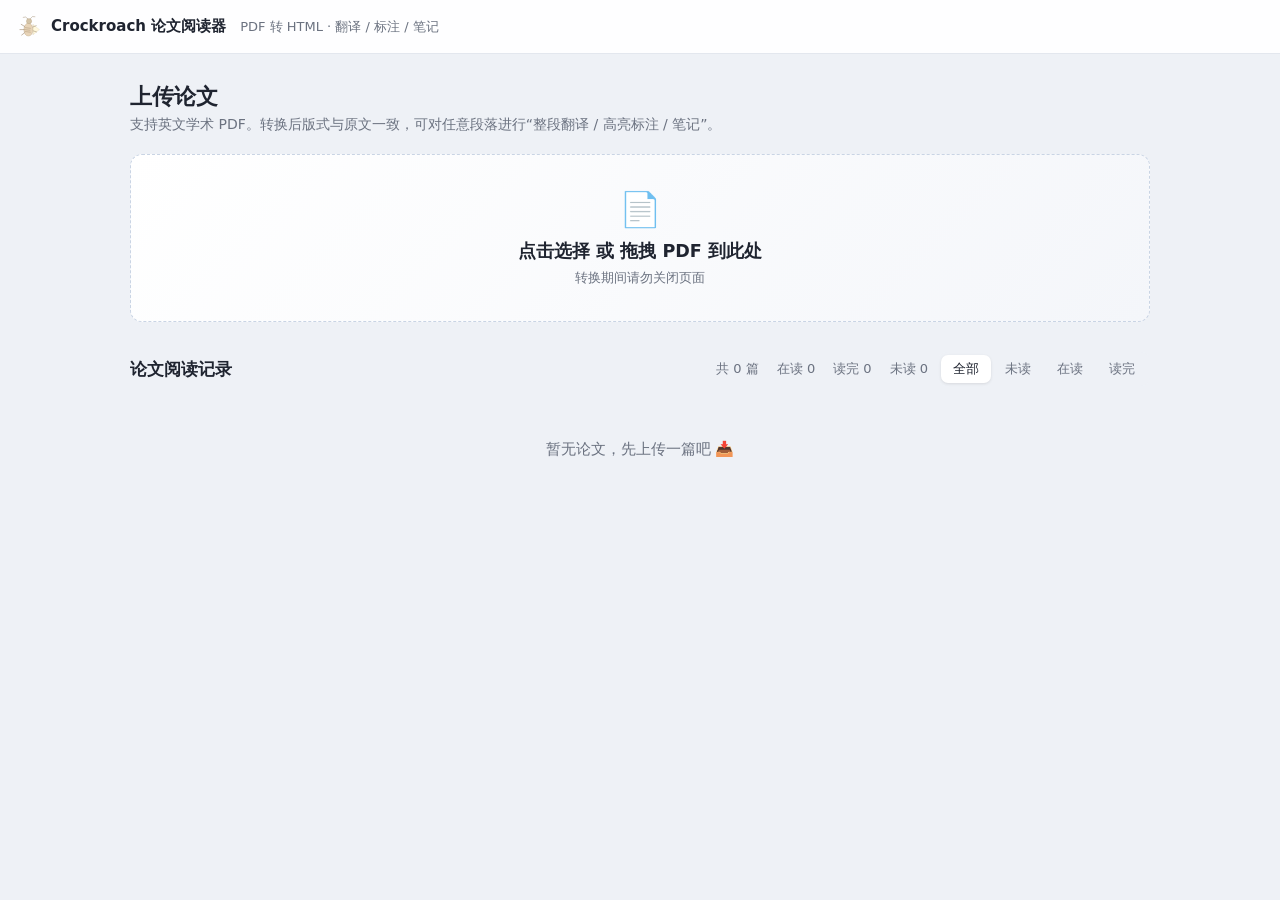
==== paper-trans-to-html/frontend/index.html @ 57217cee "Update multiple functions" ====
<!doctype html>
<html lang="zh-CN">
<head>
  <meta charset="utf-8">
  <meta name="viewport" content="width=device-width, initial-scale=1">
  <title>Crockroach 论文阅读器 · PDF 转 HTML</title>
  <link rel="stylesheet" href="css/style.css">
  <!-- 首屏先把主题套上：等 CSS/JS 加载完再切会闪一下白 -->
  <script>try{if(localStorage.getItem("paperReader.theme")==="dark")document.documentElement.classList.add("dark");}catch(e){}</script>
</head>
<body>
  <header class="topbar">
    <a class="brand" href="./"><img class="logo" src="logo/cockroach_transparent.svg" alt="Crockroach" width="26" height="26">Crockroach 论文阅读器</a>
    <span style="color:var(--mut);font-size:13px">PDF 转 HTML · 翻译 / 标注 / 笔记</span>
  </header>

  <main class="container">
    <h1 class="page-title">上传论文</h1>
    <p class="page-sub">支持英文学术 PDF。转换后版式与原文一致，可对任意段落进行“整段翻译 / 高亮标注 / 笔记”。</p>

    <div class="upload-card" id="drop">
      <div class="big">📄</div>
      <h3>点击选择 或 拖拽 PDF 到此处</h3>
      <p>转换期间请勿关闭页面</p>
      <input type="file" id="file" accept=".pdf,application/pdf" hidden>
    </div>

    <section class="section">
      <div class="section-head">
        <h2>论文阅读记录</h2>
        <div class="stats" id="stats"></div>
        <div class="seg" id="filterSeg">
          <button data-f="all" class="on">全部</button>
          <button data-f="unread">未读</button>
          <button data-f="reading">在读</button>
          <button data-f="done">读完</button>
        </div>
      </div>
      <div class="cards" id="cards"></div>
      <div class="empty" id="empty" hidden>暂无论文，先上传一篇吧 📥</div>
    </section>

    <!-- 别人共享给我的（只读 / 可写）；没有就不显示这块 -->
    <section class="section" id="sharedWrap" hidden>
      <div class="section-head">
        <h2>共享给我的</h2>
        <span class="page-sub" style="margin:0">别人把论文（连同笔记）共享给了你</span>
      </div>
      <div class="cards" id="sharedCards"></div>
    </section>
  </main>

  <div class="overlay" id="overlay">
    <div class="overlay-card">
      <div class="spinner"></div>
      <div id="ovText">正在解析并转换 PDF…</div>
    </div>
  </div>

  <div id="toast"></div>
  <script src="js/common.js"></script>
  <script src="js/home.js"></script>
</body>
</html>
---- paper-trans-to-html/frontend/css/style.css ----
:root {
  --bg: #eef1f6;
  --card: #ffffff;
  --ink: #1f2430;
  --mut: #6b7280;
  --line: #e3e7ee;
  --accent: #2f6fed;
  --accent-soft: #e9f0fe;
  /* AI 图标（四角星 sparkle）：mask + 渐变填充，颜色跟着主题变量走，比 emoji 干净 */
  --ai-1: #2f6fed; --ai-2: #8b5cf6;
  --ai-mark-svg: url("data:image/svg+xml,%3Csvg xmlns='http://www.w3.org/2000/svg' viewBox='0 0 24 24'%3E%3Cpath fill='black' d='M9.5 4.4Q9.5 13 18.1 13Q9.5 13 9.5 21.6Q9.5 13 0.9 13Q9.5 13 9.5 4.4Z'/%3E%3Cpath fill='black' fill-opacity='.7' d='M19 1.6Q19 5 22.4 5Q19 5 19 8.4Q19 5 15.6 5Q19 5 19 1.6Z'/%3E%3C/svg%3E");
  --green: #1d9e74;
  --red: #e04b5c;
  --shadow: 0 1px 2px rgba(20, 30, 60, .06), 0 8px 24px rgba(20, 30, 60, .08);
  --radius: 12px;
  /* ---- 语义色板：暗色主题只改这一批变量（`html.dark` 里） ---- */
  --bg-soft: #f4f6fa;        /* 次级底：hover / 内嵌小块 / 弹窗页脚 */
  --bg-chip: #eef1f6;        /* chip、进度槽、分段控件轨道 */
  --bar-bg: rgba(255, 255, 255, .92);   /* 顶栏（半透明 + 毛玻璃） */
  --field-bg: #ffffff;       /* 输入框/下拉框底色 */
  --line-hover: #c9d4e4;     /* 边框 hover */
  --page-bg: #ffffff;        /* 论文页面底色 */
  --page-num: #9aa4b2;
  /* 译文卡（琥珀系） */
  --ti-bg: #fdfbf4; --ti-line: #e9dfb8; --ti-bar: #e0b64a; --ti-ink: #4d3f0f;
  /* 句子笔记卡（蓝系） */
  --nt-bg: #ffffff; --nt-line: #c9d7f2; --nt-ink: #22324a;
  --nt-sent: #6b7a90; --nt-link: #b9c9e6;
  /* 提示条 */
  --warn-bg: #fdf1e3; --warn-line: #f4dcb0; --warn-ink: #8a5b00;
  --err-bg: #fdecee; --err-line: #f5c6cb; --err-ink: #a01b2c;
  --ok-bg: #e3f6ef; --ok-line: #b8e6d5; --ok-ink: #14705a;
  /* 状态标签 */
  --tag-bg: #eef1f6; --tag-ink: #6b7280;
  --tagread-bg: #e8f0fe; --tagread-ink: #2f6fed;
  --tagdone-bg: #e3f6ef; --tagdone-ink: #1d9e74;
  --taghl-bg: #fff4d6; --taghl-ink: #9a7300;
  --tagnote-bg: #fdeef1; --tagnote-ink: #e04b5c;
  --tagshare-bg: #ece9fd; --tagshare-ink: #5a48c9;
  font-size: 15px;
}

/* ============================================================
   暗夜模式（`html.dark`，由 common.js 的 applyTheme() 切换）
   背景走枪灰，文字反白；正文颜色在 JS 里按“保留色相、反转明度”换算，
   高亮改用荧光配色（见文件末尾的 .rn.hl 说明与 reader2.js 的 hlStyle()）。
   ============================================================ */
html.dark {
  --bg: #22262d;             /* 枪灰 */
  --card: #2b3038;
  --ink: #edeff3;            /* 反转成近白 */
  --mut: #98a2b1;
  --line: #3a414c;
  --accent: #6ea8ff;
  --accent-soft: #2b3a53;
  --ai-1: #7cb0ff; --ai-2: #b592ff;      /* 暗色下提亮，免得图标糊在枪灰底上 */
  --green: #45c99b;
  --red: #ff7d8c;
  --shadow: 0 1px 2px rgba(0, 0, 0, .38), 0 10px 28px rgba(0, 0, 0, .42);
  --bg-soft: #313741;
  --bg-chip: #363d48;
  --bar-bg: rgba(34, 38, 45, .94);
  --field-bg: #22262d;
  --line-hover: #4a525e;
  --page-bg: #262b32;
  --page-num: #7b8593;
  --ti-bg: #322f28; --ti-line: #4b4436; --ti-bar: #d8a63a; --ti-ink: #e9dcb8;
  --nt-bg: #2d333d; --nt-line: #3d4b63; --nt-ink: #e2e8f2;
  --nt-sent: #97a1b0; --nt-link: #4a5c7d;
  --warn-bg: #3a3323; --warn-line: #5b4c26; --warn-ink: #f0c86a;
  --err-bg: #3b272c; --err-line: #5c3138; --err-ink: #ff9aa5;
  --ok-bg: #1f3a33; --ok-line: #2c5a4b; --ok-ink: #6fd8b4;
  --tag-bg: #363d48; --tag-ink: #98a2b1;
  --tagread-bg: #2b3a53; --tagread-ink: #8fbaff;
  --tagdone-bg: #1f3a33; --tagdone-ink: #6fd8b4;
  --taghl-bg: #443a1c; --taghl-ink: #f5d072;
  --tagnote-bg: #3b272c; --tagnote-ink: #ff9aa5;
  --tagshare-bg: #322c50; --tagshare-ink: #b5a6ff;
  color-scheme: dark;        /* 原生控件（滚动条 / 复选框 / 下拉三角）一起变暗 */
}

* { box-sizing: border-box; }
html, body { margin: 0; padding: 0; }
body {
  background: var(--bg);
  color: var(--ink);
  font-family: "Segoe UI", "PingFang SC", "Microsoft YaHei", system-ui, sans-serif;
  -webkit-font-smoothing: antialiased;
}
a { color: var(--accent); text-decoration: none; }

/* ---------- hidden 一律生效 ----------
   浮动工具条/翻译进度框/删除笔记按钮等都靠 element.hidden 显隐，而它们自身的
   display: flex|inline-flex 属于作者样式，会盖掉浏览器默认的 [hidden]{display:none}，
   导致设了 hidden 也不消失(点关闭没反应)。这里显式声明，保证 hidden 永远压得住。 */
[hidden] { display: none !important; }

/* ---------- 顶栏 ---------- */
.topbar {
  position: sticky; top: 0; z-index: 40;
  display: flex; align-items: center; gap: 10px 14px;
  /* 阅读页按钮本就多，再加上右侧用户区，窄窗口必然换行：
     用 min-height + flex-wrap 让顶栏撑高，别用固定高度导致内容溢出遮挡正文 */
  flex-wrap: wrap; min-height: 54px; padding: 7px 18px;
  background: var(--bar-bg);
  backdrop-filter: blur(8px);
  border-bottom: 1px solid var(--line);
}
.brand { display: inline-flex; align-items: center; gap: 7px; font-weight: 700; color: var(--ink); white-space: nowrap; }
.brand .logo { width: 26px; height: 26px; flex: none; display: block; border-radius: 6px; object-fit: contain; }
.doc-title {
  font-size: 15px; font-weight: 600; margin: 0;
  overflow: hidden; text-overflow: ellipsis; white-space: nowrap; flex: 1; min-width: 0;
}
/* 有写权限时标题可点改（reader2.js::editDocTitle）：给点“可编辑”的暗示 */
.doc-title.editable {
  cursor: text; padding: 2px 7px; border-radius: 7px; outline: none;
  border: 1px solid transparent; transition: background .15s, border-color .15s;
}
.doc-title.editable:hover { background: var(--bg-soft); border-color: var(--line); }
.doc-title.editable:focus-visible { border-color: var(--accent); }
.doc-title .doc-title-edit {
  width: 100%; box-sizing: border-box; font: inherit; color: var(--ink);
  background: var(--card); border: 1px solid var(--accent); border-radius: 6px;
  padding: 1px 6px; outline: none;
}
.top-actions { display: flex; align-items: center; gap: 8px; flex-wrap: wrap; }

/* ---------- 按钮 ---------- */
.btn {
  display: inline-flex; align-items: center; gap: 6px;
  border: 1px solid var(--line); background: var(--card); color: var(--ink);
  padding: 6px 12px; border-radius: 8px; font-size: 13px; cursor: pointer;
  transition: .15s; white-space: nowrap;
}
.btn:hover { border-color: var(--line-hover); background: var(--bg-soft); }
.btn.primary { background: var(--accent); border-color: var(--accent); color: #fff; }
.btn.primary:hover { background: #225ed0; }
.btn.ghost { border-color: transparent; background: transparent; color: var(--mut); }
.btn.ghost:hover { background: rgba(0,0,0,.05); color: var(--ink); }
.btn.danger { color: var(--red); }
.btn.danger:hover { background: var(--err-bg); border-color: var(--err-line); }
.btn:disabled { opacity: .5; cursor: not-allowed; }
.icon-btn {
  width: 30px; height: 30px; display: inline-flex; align-items: center; justify-content: center;
  border: 1px solid var(--line); background: var(--card); border-radius: 8px; cursor: pointer; font-size: 14px;
}
.icon-btn:hover { background: var(--bg-soft); }

.chk { display: inline-flex; align-items: center; gap: 6px; font-size: 13px; color: var(--mut); cursor: pointer; }
.chk input { accent-color: var(--accent); }

/* ---------- 容器 / 首页 ---------- */
.container { max-width: 1060px; margin: 0 auto; padding: 28px 20px 80px; }
.page-title { font-size: 22px; margin: 0 0 4px; }
.page-sub { color: var(--mut); margin: 0 0 20px; font-size: 14px; }

.upload-card {
  background: linear-gradient(135deg, var(--card), var(--bg-soft));
  border: 1px dashed var(--line-hover); border-radius: var(--radius);
  padding: 34px 20px; text-align: center; cursor: pointer; transition: .2s;
}
.upload-card.drag { background: var(--accent-soft); border-color: var(--accent); }
.upload-card .big { font-size: 34px; }
.upload-card h3 { margin: 10px 0 6px; }
.upload-card p { margin: 0; color: var(--mut); font-size: 13px; }

.section { margin-top: 30px; }
.section-head { display: flex; align-items: center; gap: 10px; margin-bottom: 14px; flex-wrap: wrap; }
.section-head h2 { font-size: 17px; margin: 0; flex: 1; }
.stats { display: flex; gap: 18px; color: var(--mut); font-size: 13px; }
.seg { display: inline-flex; background: var(--bg-chip); border-radius: 9px; padding: 3px; gap: 2px; }
.seg button {
  border: 0; background: transparent; padding: 5px 12px; border-radius: 7px;
  font-size: 13px; cursor: pointer; color: var(--mut);
}
.seg button.on { background: var(--card); color: var(--ink); box-shadow: 0 1px 3px rgba(0,0,0,.1); }

.cards { display: grid; grid-template-columns: repeat(auto-fill, minmax(300px, 1fr)); gap: 14px; }
.card {
  background: var(--card); border: 1px solid var(--line); border-radius: var(--radius);
  padding: 16px; box-shadow: var(--shadow); display: flex; flex-direction: column; gap: 10px;
  transition: .15s;
}
.card:hover { transform: translateY(-2px); box-shadow: var(--shadow); }
.card h3 { margin: 0; font-size: 15px; line-height: 1.4; max-height: 44px; overflow: hidden; }
.card .meta { color: var(--mut); font-size: 12.5px; display: flex; flex-wrap: wrap; gap: 10px; }
.card .tags { display: flex; gap: 6px; flex-wrap: wrap; }
.tag { font-size: 12px; padding: 2px 8px; border-radius: 20px; }
.tag.unread { background: var(--tag-bg); color: var(--tag-ink); }
.tag.reading { background: var(--tagread-bg); color: var(--tagread-ink); }
.tag.done { background: var(--tagdone-bg); color: var(--tagdone-ink); }
.tag.hl { background: var(--taghl-bg); color: var(--taghl-ink); }
.tag.note { background: var(--tagnote-bg); color: var(--tagnote-ink); }
.tag.share { background: var(--tagshare-bg); color: var(--tagshare-ink); }
/* 共享给我的卡片：虚边框和“自己的”区分开 */
.card.shared-card { border-style: dashed; }
.card.shared-card h3 { color: var(--ink); }
.card .bar { height: 5px; background: var(--bg-chip); border-radius: 3px; overflow: hidden; }
.card .bar i { display: block; height: 100%; background: var(--accent); border-radius: 3px; }
.card .actions { display: flex; gap: 8px; margin-top: 2px; }
.empty { text-align: center; color: var(--mut); padding: 40px 0; }

/* ---------- 遮罩/进度 ---------- */
.overlay {
  position: fixed; inset: 0; background: rgba(30, 40, 60, .45);
  display: none; align-items: center; justify-content: center; z-index: 90;
}
.overlay.show { display: flex; }
.overlay-card {
  background: var(--card); border-radius: 14px; padding: 26px 34px; text-align: center;
  box-shadow: 0 20px 60px rgba(0,0,0,.25); min-width: 260px;
}
.spinner {
  width: 30px; height: 30px; margin: 0 auto 14px; border-radius: 50%;
  border: 3px solid var(--accent-soft); border-top-color: var(--accent);
  animation: spin .8s linear infinite;
}
@keyframes spin { to { transform: rotate(360deg); } }

.notice {
  max-width: 800px; margin: 12px auto 0; padding: 10px 14px; border-radius: 10px;
  background: var(--warn-bg); color: var(--warn-ink); border: 1px solid var(--warn-line);
  font-size: 13px;
}
.notice.error { background: var(--err-bg); color: var(--err-ink); border-color: var(--err-line); }

.trans-progress {
  position: fixed; top: 60px; left: 50%; transform: translateX(-50%); z-index: 80;
  background: var(--card); border: 1px solid var(--line); box-shadow: var(--shadow);
  border-radius: 10px; padding: 10px 16px; display: flex; align-items: center; gap: 12px;
  font-size: 13px; min-width: 260px;
}
.trans-progress .bar { flex: 1; height: 6px; background: var(--bg-chip); border-radius: 3px; overflow: hidden; }
.trans-progress .bar i { display: block; height: 100%; width: 0; background: var(--accent); transition: width .2s; }
.trans-progress .cancel { border: 0; background: var(--bg-chip); color: var(--ink); border-radius: 6px; padding: 3px 8px; cursor: pointer; }

/* ---------- 阅读器 ---------- */
.reader-main { padding: 26px 16px 90px; position: relative; }
/* 页面用 auto 外边距居中(而不是 align-items:center)：放大后页面比容器宽时，
   auto 外边距会退化成 0，页面从左边开始排，向右溢出 —— 否则左侧会被裁掉且滚不回去 */
.pages { display: flex; flex-direction: column; align-items: stretch; gap: 34px; }
.page {
  position: relative; background: var(--page-bg); box-shadow: var(--shadow);
  flex: none; overflow: visible; margin: 0 auto;
}
.pagenum {
  position: absolute; top: -24px; right: 2px; font-size: 12px; color: var(--page-num); user-select: none;
}

/* 版式文本 */
/* ⚠️ 命中测试只认「真的画了东西」的盒子，`cursor: text` 由子元素继承：
   `.blk` 是个覆盖整块的透明矩形（跨行、含被擦成空格的公式空位），而同一个视觉行
   常被切成好几块（公式空位两侧各一块），这些矩形彼此重叠、后插入的盖住先插入的字。
   若让容器自己参与命中，点/拖段落首句会落到**别的块**上（表现为「首句选不中」，
   拖拽也会从错误的块开始选）。所以：容器 `pointer-events: none`，
   只有行盒 `.ln`、公式盒 `.mathbox`、展开卡片 `.exp` 吃指针事件。
   `.exp` 是继承属性 `pointer-events` 的锚点 —— 设成 auto 后卡片内部也一起恢复。 */
.blk { position: absolute; cursor: text; z-index: 3; pointer-events: none; }
.blk > .ln, .blk > .mathbox, .blk > .exp, .blk.has-math { pointer-events: auto; }
.blk .ln { position: absolute; white-space: pre; line-height: 1; }
.blk .ln .rn { display: inline; }
/* 本地解析方案的公式占位：解析侧把公式字形换成一个空格 + 原宽度（gw），
   JS 把 span 撑成 inline-block 并隐藏字符；真公式由页面级 .fbox 覆盖层绘制。
   保留占位是为了让选句/高亮/笔记的字符区间与阅读顺序不变。 */
.blk .ln .rn.rngap { display: inline-block; white-space: pre; }
/* 行内公式：后端把 LaTeX **内联进了行文本**(`\(…\)`)，由 `renderInlineMath` 就地
   换成 KaTeX。`.ln` 是 `white-space: pre`(公式空位的等长空格要靠它显示成真实宽度)，
   而 KaTeX 的 HTML 里带换行与缩进 —— 在 pre 下会被当真实空格渲染、公式会散架，
   所以 KaTeX 子树必须恢复常规空白处理。*/
.blk .ln .katex, .blk .ln .katex * { white-space: normal; }
.blk:hover { outline: 1px dashed var(--line-hover); outline-offset: 1px; }
.blk.sel { outline: 2px solid var(--accent); outline-offset: 1px; }
.blk.sel .ln { background: rgba(47, 111, 237, .07); }

/* 公式块：整页 OCR 后端（Surya 2 / Unlimited-OCR）与旧数据的 LaTeX 都由 KaTeX 渲染。
   公式块**不渲染原文字行**
   (后端也不再下发原字形)，所以这里不再需要靠隐藏行来避免重影 —— `.blk.has-math .ln`
   那条留着只为兼容重解析前的旧数据。 */
.blk.has-math { cursor: default; }
.blk.has-math .ln { visibility: hidden; }
.blk .mathbox {
  position: absolute; left: 0; top: 0; max-width: 100%;
  /* 等比适配后基本不会超宽；万一还超就让它溢出去 —— 不裁、也不出滚动条 */
  overflow: visible; user-select: text; -webkit-user-select: text;
}
.blk .mathbox:hover, .fbox:hover {
  outline: 1px dashed var(--line-hover); outline-offset: 1px;
}
.fbox.formula-sel {
  outline: 2px solid var(--accent); outline-offset: 1px;
}
/* KaTeX 没加载 / 这条 LaTeX 渲染不出来时的兜底：直接显示源码。
   比回退到 PDF 抽出的原字形可读得多(那些是碎片与错字)，也避免"有的公式遮住、
   有的露出字形"这种不一致。 */
.blk .mathbox.failed {
  font-family: ui-monospace, Menlo, Consolas, "Courier New", monospace;
  white-space: pre-wrap; color: #8a5a00; opacity: .9;
}
/* 独立公式：拉成块级、去掉 KaTeX 默认的上下留白(块高由 JS 按内容量好回填)。
   KaTeX 的字号用 em，跟随 .mathbox 的 font-size(≈ 页面正文字号)，所以缩放/换行都稳。
   必须**左对齐**：公式块的框就是 PDF 里这条公式的外框，居中会把它从原位挪走。 */
.blk .mathbox > .katex-display { display: block; margin: 0; text-align: left; }
.blk .mathbox > .katex-display > .katex { display: block; margin: 0; }

/* 行内公式：覆盖在原字形上。原字形用 color:transparent 隐掉（保留盒子/高亮底色/可选中）。
   必须由 **class** 驱动而不是内联样式：选句/高亮/标注都会重建 span，重建后内联样式会丢，
   那样原字形就会从 KaTeX 底下冒出来变成重影。`!important` 是为了盖过 styleRun 的内联色。
   又因为 class 必须**逐条公式**打（渲染失败的那条要保持可见，不能跟着一起隐掉），
   所以用 .mspan-hidden 而不是块级 class。行内公式覆盖层接收指针事件，以支持原生公式文字选取。 */
.blk .mspan-hidden { color: transparent !important; }
.blk .mathbox.inline { pointer-events: auto; }

/* ============ Surya 2 解析的文档：块级流式排版（reader2.js::buildSuryaItem） ============
   Surya 的版面数据是块级的（没有逐行几何），块内文字走**正常流式排版** ——
   字号/行高由解析侧估算后内联下发（t.size / t.line_h），这里只管结构样式与
   各类型块的观感（标题加粗、图注/脚注/页眉页脚淡化、表格描边）。 */
.blk.sy .ln.syln { position: static; white-space: normal; overflow-wrap: break-word; }
/* 正文类块（解析侧 align="justify"）：**两端对齐** —— 原 PDF（LaTeX 排版）的段落
   默认 justified、行右缘齐平到栏边界；跨行块在流式排版下的默认左对齐会让右缘
   随断行参差不齐，与原文观感明显不同。`text-align-last: left` 把末行显式钉在
   左对齐（浏览器默认行为，写出来防止个别版本把末行也拉伸），与原 PDF 的末行
   一样自然收尾。只加在 .syln 上、由 data-align 驱动：竖排条带（sy-vertical,
   宽度 max-content）、表格（.sytable）、标题（解析侧下发 left）都不受影响；
   行内公式作为普通行内内容参与拉伸，公式自身被 .katex-inline 钉住不折行。 */
.blk.sy[data-align="justify"] .syln { text-align: justify; text-align-last: left; }
.blk.sy.sy-heading .syln { font-weight: 700; }
/* 竖排条带（旋转 90° 的页眉/水印，如 arXiv 侧边戳）：内容整体旋转、自下而上排 */
.blk.sy.sy-vertical .syln {
  position: absolute; left: 0; top: 100%;
  width: max-content; white-space: nowrap;
  transform: rotate(-90deg); transform-origin: left top;
}
/* 图注/脚注/页眉页脚淡化：颜色在 .rn 上是内联的（styleRun），只能用整体透明度 */
.blk.sy.sy-footnote { opacity: .8; }
.blk.sy.sy-header, .blk.sy.sy-footer { opacity: .55; }
/* 表格：白名单渲染的 Surya <table>，描边（三线表）是阅读器补的 —— Surya 数据里只有结构。
   与 unlimited-ocr 的口径一致：顶线/底线 + 表头下线，其余无线。模型回包通常只有
   td，没有 thead/th，因此兼容以 colspan/rowspan 标记的两行表头；普通单行表头
   则用首行作为表头分隔线。 */
.blk.sy .sytable {
  width: 100%;
  max-width: 100%;
  box-sizing: border-box;
  overflow-x: auto;
}
.blk.sy .sytable-title {
  width: 100%;
  margin: 0 0 4px;
  color: var(--mut);
  font-size: .9em;
  line-height: 1.4;
  text-align: right;
  overflow-wrap: anywhere;
}
.blk.sy .sytable caption {
  width: 100%;
  color: var(--mut);
  font-size: .9em;
  line-height: 1.4;
  text-align: right;
}
.blk.sy .sytable table {
  border-collapse: collapse;
  width: 100%;
  border-top: 1.5px solid var(--mut);
  border-bottom: 1.5px solid var(--mut);
  font-family: "Times New Roman", Times, "Noto Serif", SimSun, serif;
}
.blk.sy .sytable td, .blk.sy .sytable th {
  border: 0;
  padding: 3px 6px;
  vertical-align: top;
}
.blk.sy .sytable thead tr:last-child > td,
.blk.sy .sytable thead tr:last-child > th {
  border-bottom: 1px solid var(--mut);
}
.blk.sy .sytable table:not(:has(> thead)) > tbody > tr:first-child:not(:has([colspan], [rowspan])) > td,
.blk.sy .sytable table:not(:has(> thead)) > tbody > tr:first-child:not(:has([colspan], [rowspan])) > th,
.blk.sy .sytable table:not(:has(> thead)) > tbody > tr:first-child:has([colspan], [rowspan]) + tr > td,
.blk.sy .sytable table:not(:has(> thead)) > tbody > tr:first-child:has([colspan], [rowspan]) + tr > th {
  border-bottom: 1px solid var(--mut);
}
.blk.sy .sytable thead,
.blk.sy .sytable table:not(:has(> thead)) > tbody > tr:first-child,
.blk.sy .sytable table:not(:has(> thead)) > tbody > tr:first-child:has([colspan], [rowspan]) + tr {
  font-weight: 700;
}
/* 行内公式（suryaInlineMath 就地渲染的 KaTeX）：**绝不换行** —— 公式内部（y = 0、
   \frac…）允许折行的话，一个公式会被拆到三行上去（KaTeX 的 HTML 里本来就有可断点）；
   `.blk .ln .katex *` 那条为了 `\(…\)` 情境恢复的 normal 在这里要被压掉。 */
.blk.sy .katex-inline,
.blk.sy .katex-inline .katex,
.blk.sy .katex-inline .katex * { white-space: nowrap; }

/* ============ Unlimited-OCR 解析的文档：块级流式排版（reader2.js::buildUnlimitedItem） ============
   与上面 Surya 那套是**各自独立的两份样式**（类名前缀 ul-*）：观感约定相同 ——
   正文两端对齐、标题加粗、图注/脚注/页眉页脚淡化、表格描边、行内公式不折行。 */
.blk.ul .ln.ulln { position: static; white-space: normal; overflow-wrap: break-word; }
/* 正文类块（解析侧 align="justify"）：与 Surya 同一口径的两端对齐；
   `text-align-last: left` 把末行显式钉在左对齐，与原 PDF 的末行一样自然收尾。 */
.blk.ul[data-align="justify"] .ulln { text-align: justify; text-align-last: left; }
.blk.ul.ul-heading .ulln { font-weight: 700; }
/* 竖排条带（旋转 90° 的页眉/水印）：内容整体旋转、自下而上排 */
.blk.ul.ul-vertical .ulln {
  position: absolute; left: 0; top: 100%;
  width: max-content; white-space: nowrap;
  transform: rotate(-90deg); transform-origin: left top;
}
/* 图注/脚注/页眉页脚淡化：颜色在 .rn 上是内联的（styleRun），只能用整体透明度 */
.blk.ul.ul-footnote { opacity: .8; }
.blk.ul.ul-header, .blk.ul.ul-footer { opacity: .55; }
/* 参考文献（ref_text）：比正文淡一点，与图注同档 */
.blk.ul.ul-reference { opacity: .92; }
/* 表格：三线表。模型回包通常只有 td，没有 thead/th，因此兼容以 colspan/rowspan
   标记的两行表头；普通单行表头则用首行作为表头分隔线。 */
.blk.ul .ultable {
  width: 100%;
  max-width: 100%;
  box-sizing: border-box;
  overflow-x: auto;
}
.blk.ul .ultable caption {
  width: 100%;
  color: var(--mut);
  font-size: .9em;
  line-height: 1.4;
  text-align: right;
}
.blk.ul .ultable table {
  border-collapse: collapse;
  width: 100%;
  border-top: 1.5px solid var(--mut);
  border-bottom: 1.5px solid var(--mut);
  font-family: "Times New Roman", Times, "Noto Serif", SimSun, serif;
}
.blk.ul .ultable td, .blk.ul .ultable th {
  border: 0;
  padding: 3px 6px;
  vertical-align: top;
}
.blk.ul .ultable thead tr:last-child > td,
.blk.ul .ultable thead tr:last-child > th {
  border-bottom: 1px solid var(--mut);
}
.blk.ul .ultable table:not(:has(> thead)) > tbody > tr:first-child:not(:has([colspan], [rowspan])) > td,
.blk.ul .ultable table:not(:has(> thead)) > tbody > tr:first-child:not(:has([colspan], [rowspan])) > th,
.blk.ul .ultable table:not(:has(> thead)) > tbody > tr:first-child:has([colspan], [rowspan]) + tr > td,
.blk.ul .ultable table:not(:has(> thead)) > tbody > tr:first-child:has([colspan], [rowspan]) + tr > th {
  border-bottom: 1px solid var(--mut);
}
.blk.ul .ultable thead,
.blk.ul .ultable table:not(:has(> thead)) > tbody > tr:first-child,
.blk.ul .ultable table:not(:has(> thead)) > tbody > tr:first-child:has([colspan], [rowspan]) + tr {
  font-weight: 700;
}
/* 行内公式（ulInlineMath 就地渲染的 KaTeX）：**绝不换行** —— 公式内部允许折行的话，
   一个公式会被拆到几行上去（KaTeX 的 HTML 里本来就有可断点）。 */
.blk.ul .katex-inline,
.blk.ul .katex-inline .katex,
.blk.ul .katex-inline .katex * { white-space: nowrap; }

/* ============ 本地解析方案的表格（reader2.js::buildTextItem） ============
   表格是 kind="table" 的块，HTML 由 SLANet_plus 识别、前端白名单渲染。
   三线表描边与 Surya/Unlimited-OCR 两套保持同一观感（数据里只有结构）。 */
.blk.lc > .lctable { pointer-events: auto; }   /* 表格块自身不参与选句，但点击要能命中 .blk */
.blk.lc .lctable {
  width: 100%;
  max-width: 100%;
  box-sizing: border-box;
  overflow-x: auto;
}
.blk.lc .lctable table {
  border-collapse: collapse;
  width: 100%;
  border-top: 1.5px solid var(--mut);
  border-bottom: 1.5px solid var(--mut);
  font-family: "Times New Roman", Times, "Noto Serif", SimSun, serif;
}
.blk.lc .lctable td, .blk.lc .lctable th {
  border: 0;
  padding: 3px 6px;
  vertical-align: top;
}
.blk.lc .lctable thead tr:last-child > td,
.blk.lc .lctable thead tr:last-child > th {
  border-bottom: 1px solid var(--mut);
}
.blk.lc .lctable table:not(:has(> thead)) > tbody > tr:first-child:not(:has([colspan], [rowspan])) > td,
.blk.lc .lctable table:not(:has(> thead)) > tbody > tr:first-child:not(:has([colspan], [rowspan])) > th,
.blk.lc .lctable table:not(:has(> thead)) > tbody > tr:first-child:has([colspan], [rowspan]) + tr > td,
.blk.lc .lctable table:not(:has(> thead)) > tbody > tr:first-child:has([colspan], [rowspan]) + tr > th {
  border-bottom: 1px solid var(--mut);
}
.blk.lc .lctable thead,
.blk.lc .lctable table:not(:has(> thead)) > tbody > tr:first-child,
.blk.lc .lctable table:not(:has(> thead)) > tbody > tr:first-child:has([colspan], [rowspan]) + tr {
  font-weight: 700;
}
.blk.lc .katex-inline,
.blk.lc .katex-inline .katex,
.blk.lc .katex-inline .katex * { white-space: nowrap; }

/* 本地解析方案的页面级公式框：位置/尺寸由 JS 按 bbox_norm 写成内联样式，
   这里只负责观感。.fbox / .katex-fit 的基础样式见下方（三个后端共用）。 */

/* detection-service-group 公式框覆盖层：解析侧下发 pages[].formula_boxes（bbox_norm 为
   归一化中心 xywh），r2-math.js 按「bbox_norm × 页面显示宽高」定位这个盒子，
   再把内部 KaTeX 等比缩放到框内。实测检测框有时会覆盖尚未擦除的正文，使用页面底色
   遮住框内原字形，避免与公式重叠；公式内容仍可正常选取。 */
.fbox {
  position: absolute; z-index: 3; pointer-events: auto;
  background: var(--page-bg);
  user-select: text; -webkit-user-select: text;
}
/* KaTeX 渲染失败/未就绪时的**框内裁图**兜底（base64 图像，与 PDF 原位同框）：铺满整个框。
   暗色下略微压暗，与 .page .img img 同一处理。 */
.fbox > img { display: block; width: 100%; height: 100%; }
.fbox[data-cls="InlineFormula"] > img { object-fit: contain; }
html.dark .fbox > img { filter: brightness(.9); }
.fbox > .katex-fit {
  position: absolute; left: 50%; top: 50%; width: max-content;
  transform: translate(-50%, -50%);
  transform-origin: center center; white-space: normal; line-height: 1;
  user-select: text; -webkit-user-select: text;
}
.fbox * { user-select: text; -webkit-user-select: text; }
/* display 模式的 KaTeX 自带上下留白，去掉（定尺按自然尺寸算） */
.fbox > .katex-fit > .katex-display { display: block; margin: 0; text-align: left; }
.fbox > .katex-fit > .katex-display > .katex { display: block; margin: 0; }
/* KaTeX 没加载 / 这条 LaTeX 渲染不出来时：直接显示源码兜底（与 .mathbox.failed 一致） */
.fbox.failed > .katex-fit {
  font-family: ui-monospace, Menlo, Consolas, "Courier New", monospace;
  white-space: pre-wrap; color: #8a5a00; opacity: .9;
}
html.dark .fbox.failed > .katex-fit { color: #d7a95b; }

.img { position: absolute; z-index: 1; }
.img img { display: block; width: 100%; height: 100%; }

/* 句子级高亮/下划线/选中的颜色都加在 run(span.rn) 上，样式在文件末尾统一声明 */

/* 展开卡片(译文 / 笔记) */
.exp { display: none; position: absolute; left: 0; width: 100%; z-index: 6; padding-top: 6px; }
.exp.open { display: flex; flex-direction: column; gap: 6px; }
.exp .card-in {
  background: var(--ti-bg); border: 1px solid var(--ti-line); border-left: 3px solid var(--ti-bar);
  border-radius: 6px; padding: 8px 10px; color: var(--ti-ink); box-shadow: 0 2px 8px rgba(120,90,0,.06); margin: 0;
  font-family: "Microsoft YaHei", "PingFang SC", sans-serif;
  /* 译文卡也在“论文平面”里，字号跟正文一起随页面比例缩放 */
  font-size: calc(13.5px * var(--page-scale, 1)); line-height: 1.7;
}
.exp .note-in {
  background: var(--nt-bg); border: 1px solid var(--nt-line); border-left: 3px solid var(--accent);
  border-radius: 6px; padding: 8px 10px; margin: 0; color: var(--nt-ink);
  font-size: calc(13.5px * var(--page-scale, 1)); line-height: 1.6;
}
/* “只翻译所选句”的卡片：虚线边框 + 小标题；与整段译文卡互斥，但多张之间可共存 */
.exp .stbox { display: flex; flex-direction: column; gap: 6px; }
.exp .stsec {
  background: var(--ti-bg); border: 1px dashed var(--ti-bar); border-left: 3px solid var(--ti-bar);
}
.exp .sthead {
  display: flex; align-items: center; gap: 8px; margin-bottom: 4px;
  font-size: .84em; color: var(--ti-ink); opacity: .8; letter-spacing: .02em;
}
.exp .sthead .stclear {
  margin-left: auto; border: 0; background: none; padding: 0; cursor: pointer;
  font-size: 1em; color: var(--accent);
}
.exp .sthead .stclear:hover { text-decoration: underline; }
.exp .stbody { white-space: pre-wrap; overflow-wrap: anywhere; }
.exp textarea {
  width: 100%; min-height: 84px; border: 1px solid var(--nt-line); border-radius: 6px;
  padding: 8px; font-family: inherit; resize: vertical; outline: none; margin: 0;
  font-size: calc(13px * var(--page-scale, 1));
  background: var(--field-bg); color: var(--ink);
}
.exp textarea:focus { border-color: var(--accent); box-shadow: 0 0 0 3px var(--accent-soft); }
.exp .row { display: flex; gap: 8px; margin-top: 8px; }
.exp .note-view { white-space: pre-wrap; }

/* 句子笔记卡：默认由 JS 绝对定位到页面右侧、与句子同高；
   窗口挤不下时退回句子下方内嵌（此时靠 .nbox 的最小宽度保证可读）。
   字号基准随页面渲染比例缩放(--page-scale，由 JS 写入)，观感与正文保持一致。 */
.exp .nbox {
  display: flex; flex-direction: column; gap: 6px;
  width: 100%;
  min-width: min(320px, 88vw);
}
.exp .ncard {
  position: relative;
  background: var(--nt-bg); border: 1px solid var(--nt-line); border-left: 3px solid var(--accent);
  border-radius: 8px; padding: 7px 10px 8px; margin: 0; max-width: 90vw;
  box-shadow: var(--shadow);
  font-size: calc(13px * var(--page-scale, 1));   /* 内部一律用 em，跟着比例走 */
}
/* 指向正文的小横线，强化“这张卡对应左边那句话” */
.exp .ncard::before {
  content: ""; position: absolute; left: -10px; top: 1em;
  width: 8px; height: 2px; background: var(--nt-link);
}
.exp .ncard.editing { background: var(--nt-bg); box-shadow: 0 0 0 3px var(--accent-soft); }
.exp .nhead { display: flex; align-items: baseline; gap: 0.46em; margin-bottom: 0.31em; }
.exp .nhk { font-size: 0.89em; font-weight: 600; color: var(--accent); white-space: nowrap; }
.exp .nsent {
  flex: 1; min-width: 0; font-size: 0.89em; color: var(--nt-sent);
  overflow: hidden; text-overflow: ellipsis; white-space: nowrap;
}
.exp .nact { display: flex; gap: 0.62em; flex: none; }
.exp .nact button { border: 0; background: none; padding: 0; cursor: pointer; font-size: 0.92em; color: var(--accent); }
.exp .nact button:hover { text-decoration: underline; }
/* 共享论文里笔记的作者标签（没共享时后端不下发 by，这里自然不出现） */
.exp .nwho {
  flex: none; white-space: nowrap; font-size: 0.78em; font-weight: 600;
  color: var(--mut); background: var(--bg-chip);
  border: 1px solid var(--line); border-radius: 999px; padding: 0.06em 0.55em;
}
.exp .nwho.me { color: var(--accent); background: var(--accent-soft); border-color: transparent; }
.exp .nact button.del { color: var(--red); }
.exp .nbody {
  font-size: 1em; line-height: 1.65; color: var(--nt-ink); white-space: pre-wrap;
  overflow-wrap: anywhere; font-family: "Microsoft YaHei", "PingFang SC", sans-serif;
}
.exp .ntext {
  width: 100%; min-height: 62px; border: 1px solid var(--nt-line); border-radius: 6px;
  padding: 7px 8px; margin: 0; font-size: 1em; line-height: 1.6; font-family: inherit;
  resize: vertical; outline: none; box-sizing: border-box; background: var(--field-bg); color: var(--ink);
}
.exp .ntext:focus { border-color: var(--accent); box-shadow: 0 0 0 3px var(--accent-soft); }
.exp .nrow { display: flex; gap: 8px; margin-top: 7px; }

.nbadge {
  position: absolute; right: -6px; top: -10px; min-width: 18px; height: 18px; padding: 0 4px;
  border-radius: 10px; background: var(--red); color: #fff; font-size: 11px;
  display: flex; align-items: center; justify-content: center; cursor: pointer; z-index: 8;
  box-shadow: 0 1px 3px rgba(0,0,0,.25);
}

/* 浮动工具条 */
.fbar {
  position: fixed; z-index: 70; display: flex; align-items: center; gap: 4px;
  background: #26303f; color: #fff; border-radius: 10px; padding: 5px; box-shadow: 0 10px 30px rgba(0,0,0,.3);
}
.fbar button {
  border: 0; background: transparent; color: #dfe6f0; padding: 6px 10px; border-radius: 7px;
  font-size: 13px; cursor: pointer; white-space: nowrap;
}
.fbar button:hover { background: rgba(255,255,255,.15); color: #fff; }
.fbar .sep { width: 1px; height: 18px; background: rgba(255,255,255,.2); margin: 0 3px; }

.hmenu {
  position: absolute; top: calc(100% + 6px); left: 8px; display: none;
  background: #26303f; border-radius: 8px; padding: 8px; gap: 6px; flex-direction: column; align-items: stretch;
}
.hmenu.show { display: flex; }
.hmenu .swatches { display: flex; gap: 8px; justify-content: center; }
.hmenu .sw { width: 20px; height: 20px; border-radius: 50%; cursor: pointer; border: 2px solid rgba(255,255,255,.25); }
.hmenu .sw:hover { transform: scale(1.08); }
/* 自定义色：虚线描边提示“可改” */
.hmenu .sw.custom { border-style: dashed; }
/* 当前句子已用的高亮色：加一圈白环，免得不知道现在是什么颜色 */
.hmenu .sw.cur { border-color: #fff; box-shadow: 0 0 0 2px rgba(255,255,255,.35); }
/* 自定义色取色器 */
.hmenu .swedit { display: flex; align-items: center; justify-content: center; gap: 6px; font-size: 11px; color: #9fb0c8; }
.hmenu .swedit input[type=color] {
  width: 20px; height: 18px; padding: 0; border: 1px solid rgba(255,255,255,.3);
  border-radius: 5px; background: none; cursor: pointer;
}
.hmenu .swedit input[type=color]::-webkit-color-swatch-wrapper { padding: 1px; }
.hmenu .swedit input[type=color]::-webkit-color-swatch { border: 0; border-radius: 3px; }
.hmenu .swedit input[type=color]::-moz-color-swatch { border: 0; border-radius: 3px; }
.hmenu button { border: 0; background: rgba(255,255,255,.1); color: #fff; border-radius: 6px; padding: 4px 8px; cursor: pointer; font-size: 12px; }

/* 笔记抽屉 */
.notes-toggle {
  position: fixed; right: 18px; bottom: 20px; z-index: 60;
  border: 1px solid var(--line); background: var(--card); border-radius: 40px; padding: 9px 14px;
  color: var(--ink);
  box-shadow: var(--shadow); cursor: pointer; font-size: 14px; display: flex; gap: 6px; align-items: center;
}
.notes-toggle .c { background: var(--red); color: #fff; border-radius: 10px; font-size: 11px; padding: 1px 6px; }
.notes-drawer {
  position: fixed; top: 54px; right: 0; bottom: 0; width: 330px; z-index: 65;
  background: var(--card); border-left: 1px solid var(--line); box-shadow: -8px 0 30px rgba(0,0,0,.18);
  transform: translateX(100%); transition: .25s; display: flex; flex-direction: column;
}
.notes-drawer.open { transform: none; }
.drawer-head { display: flex; align-items: center; padding: 14px 16px; border-bottom: 1px solid var(--line); }
.drawer-head b { flex: 1; }
.drawer-head button { border: 0; background: none; font-size: 18px; cursor: pointer; color: var(--mut); }
#notesList { overflow: auto; padding: 12px; flex: 1; }
.note-item { border: 1px solid var(--line); border-radius: 8px; padding: 10px; margin-bottom: 10px; cursor: pointer; }
.note-item:hover { background: var(--bg-soft); }
.note-item .src { font-size: 12px; color: var(--mut); margin-bottom: 4px; overflow: hidden; text-overflow: ellipsis; white-space: nowrap; }
.note-item .body { font-size: 13px; line-height: 1.5; display: -webkit-box; -webkit-line-clamp: 3; -webkit-box-orient: vertical; overflow: hidden; }
.note-item .row { display: flex; gap: 8px; justify-content: flex-end; margin-top: 6px; }
.note-item .row button { border: 0; background: none; color: var(--accent); cursor: pointer; font-size: 12px; }

/* toast */
#toast {
  position: fixed; left: 50%; bottom: 30px; transform: translateX(-50%) translateY(20px);
  background: #26303f; color: #fff; padding: 10px 18px; border-radius: 10px; font-size: 13px;
  opacity: 0; pointer-events: none; transition: .25s; z-index: 100; box-shadow: 0 10px 30px rgba(0,0,0,.3);
}
#toast.show { opacity: 1; transform: translateX(-50%) translateY(0); }

.pageind {
  position: fixed; bottom: 14px; left: 50%; transform: translateX(-50%); z-index: 55;
  background: var(--card); border: 1px solid var(--line); border-radius: 20px; padding: 5px 14px;
  font-size: 12.5px; color: var(--mut); box-shadow: var(--shadow);
  display: flex; align-items: center; gap: 3px;
}
/* 页码输入框：静息时看着就是普通文字，悬停/聚焦才显出可编辑 */
.pageind .pagein {
  width: 3.4em; padding: 0; border: 0; background: transparent; outline: none;
  font: inherit; color: var(--ink); text-align: right; cursor: text;
  border-bottom: 1px dashed transparent; border-radius: 0;
  -moz-appearance: textfield;
}
.pageind .pagein::-webkit-outer-spin-button,
.pageind .pagein::-webkit-inner-spin-button { appearance: none; margin: 0; }
.pageind .pagein:hover { border-bottom-color: var(--line); }
.pageind .pagein:focus { border-bottom-color: var(--accent); color: var(--accent); }
.pageind .pagein::placeholder { color: var(--mut); }
.pageind b { color: var(--ink); font-weight: 500; }

/* ---------- 句子级标注(run 上色/下划线/选中) ----------
   注意顺序：选中与高亮的选择器权重相同，写在后面的才能压住前面的；
   所以先写“选中”，再写高亮底色 —— 选中时只保留蓝色描边，高亮色依然可见。 */
.blk .ln .rn.sel,
.blk .ln .katex-inline.sel {
  background: rgba(47, 111, 237, .18);
  box-shadow: inset 0 0 0 1.5px rgba(47, 111, 237, .5);
  border-radius: 3px;
}
/* 公式覆盖的占位空白仍参与句子范围，但不应与公式框的选中效果重叠。 */
.blk .ln .rn.sel.rngap {
  background: transparent;
  box-shadow: none;
}
/* 半透明底色高亮：颜色由 JS 按调色盘写成 inline background(前 3 个默认色 + 3 个自定义色) */
.blk .ln .rn.hl { border-radius: 2px; }
/* 有笔记的句子：底部一条红线 */
.blk .ln .rn.hasnote   { box-shadow: inset 0 -2px 0 0 rgba(224, 60, 80, .85); }

/* Surya / Unlimited-OCR 的行内公式（reader2.js 的 suryaInlineMath / ulInlineMath）
   把 `.mspan` 原字形就地换成了 `<span class="katex-inline">` —— 它**不是 `.rn`**，
   而选中/高亮/笔记的 class 是从原 span 搬过来的（见 suryaInlineMath 里的 class 复制）。
   上面的 `.rn.sel` / `.rn.hasnote` 规则选不中它，公式看上去就像“没被选中”。
   这里给同一套外观补一份选择器（高亮 `.hl` 的底色是 JS 复制的内联 background，无需管）。 */
.blk .ln .katex-inline { border-radius: 3px; }
.blk .ln .katex-inline.hasnote { box-shadow: inset 0 -2px 0 0 rgba(224, 60, 80, .85); }

/* ---------- 左侧目录面板（PDF 书签 / LLM 提取） ---------- */
/* 展开时给正文让出左侧空间：宽度 300px 要与 reader2.js 里的 TOC_W 一致 */
body.toc-open .reader-main { padding-left: 300px; }
.toc-panel {
  position: fixed; top: 54px; left: 0; bottom: 0; width: 300px; max-width: 86vw;
  background: var(--card); border-right: 1px solid var(--line);
  box-shadow: 10px 0 34px rgba(15, 25, 50, .18); z-index: 64;
  transform: translateX(-105%); transition: transform .22s ease;
  display: flex; flex-direction: column;
}
.toc-panel.open { transform: none; }
.toc-list { flex: 1; overflow-y: auto; padding: 8px 10px 14px; }
.toc-item {
  display: flex; align-items: baseline; gap: 8px; width: 100%;
  border: 0; background: none; text-align: left; cursor: pointer;
  padding: 6px 8px; border-radius: 8px; color: var(--ink);
  font-size: 13px; line-height: 1.55; font-family: inherit;
}
.toc-item:hover { background: var(--bg-soft); }
.toc-item.cur { background: var(--accent-soft); color: var(--accent); font-weight: 600; }
.toc-item .tt { flex: 1; }
.toc-item .tp { font-size: 11.5px; color: var(--mut); white-space: nowrap; }
.toc-item.lv2 { padding-left: 20px; font-size: 12.5px; }
.toc-item.lv3 { padding-left: 32px; font-size: 12px; color: var(--mut); }
.toc-item.lv4 { padding-left: 44px; font-size: 12px; color: var(--mut); }
.toc-foot {
  border-top: 1px solid var(--line); padding: 10px 12px; gap: 8px;
  display: flex; align-items: center; justify-content: space-between;
  font-size: 12px; color: var(--mut);
}

/* 目录侧栏里的独立一块：AI 辅助阅读。
   用分隔线 + 浅底色与上面的目录列表分开，它是一个单独的区块，不是目录的一部分。 */
.toc-ai {
  flex: none; border-top: 1px solid var(--line); background: var(--bg-soft);
  padding: 10px 12px 12px; max-height: 46%; overflow-y: auto;
}
.toc-ai-head { display: flex; align-items: center; gap: 8px; font-size: 12.5px; margin-bottom: 6px; }
.toc-ai-head .cnt { margin-left: auto; color: var(--mut); font-size: 11.5px; }
.toc-ai-list { display: flex; flex-direction: column; gap: 1px; margin-bottom: 8px; }
.toc-ai-item {
  border: 0; background: none; text-align: left; cursor: pointer; font-family: inherit;
  font-size: 12.5px; color: var(--ink); padding: 4px 6px; border-radius: 7px; line-height: 1.5;
  overflow: hidden; text-overflow: ellipsis; white-space: nowrap;
}
.toc-ai-item:hover { background: var(--accent-soft); color: var(--accent); }
.toc-ai-empty { font-size: 12px; color: var(--mut); line-height: 1.75; padding: 1px 0 8px; }
.toc-ai-go {
  width: 100%; border: 1px solid var(--line-hover); background: var(--card); border-radius: 8px;
  padding: 6px 10px; font-size: 12.5px; cursor: pointer; color: var(--accent); font-family: inherit;
}
.toc-ai-go:hover { background: var(--accent-soft); }
.toc-foot button {
  border: 1px solid var(--line); background: var(--card); border-radius: 8px;
  padding: 4px 10px; font-size: 12px; cursor: pointer; color: var(--ink);
}
.toc-foot button:hover { border-color: var(--accent); color: var(--accent); }
.toc-empty { text-align: center; color: var(--mut); padding: 28px 12px; font-size: 13px; line-height: 2; }
.toc-empty .big { font-size: 26px; }

/* ---------- 右侧句子笔记面板 ---------- */
/* 有句子笔记时给页面右侧预留批注栏（宽度由 JS 按窗口宽度写入 --note-reserve）。
   注意要写在下面 body.side-open 规则之前：抽屉展开时以抽屉的 384px 为准。 */
body.notes-side .reader-main { padding-right: var(--note-reserve, 330px); }
body.side-open .reader-main { padding-right: 384px; }
.side-panel {
  position: fixed; top: 54px; right: 0; bottom: 0; width: 384px; max-width: 94vw;
  background: var(--card); border-left: 1px solid var(--line);
  box-shadow: -10px 0 34px rgba(15, 25, 50, .18); z-index: 64;
  transform: translateX(105%); transition: transform .22s ease;
  display: flex; flex-direction: column;
}
.side-panel.open { transform: none; }
.sp-head { display: flex; align-items: center; gap: 8px; padding: 12px 16px; border-bottom: 1px solid var(--line); }
.sp-head b { flex: 1; font-size: 15px; }
.sp-head .cnt { font-size: 12px; color: var(--mut); }
.sp-close { border: 0; background: none; font-size: 20px; line-height: 1; cursor: pointer; color: var(--mut); }
.sp-list { flex: 1; overflow-y: auto; padding: 12px 16px; }
.note-card { border: 1px solid var(--line); border-left: 3px solid var(--accent); border-radius: 10px; padding: 10px 12px; margin-bottom: 10px; background: var(--card); }
.note-card.cur { border-color: var(--accent); box-shadow: 0 0 0 3px var(--accent-soft); }
.note-card .sent-src {
  font-size: 12px; color: var(--mut); background: var(--bg-chip); border-radius: 6px;
  padding: 4px 7px; margin-bottom: 6px; line-height: 1.5; max-height: 3.2em; overflow: hidden;
}
.note-card .body { font-size: 13px; line-height: 1.6; white-space: pre-wrap; color: var(--ink); }
.note-card .row { display: flex; justify-content: flex-end; gap: 12px; margin-top: 8px; }
.note-card .row button { border: 0; background: none; cursor: pointer; font-size: 12px; color: var(--accent); }
.note-card .row button.del { color: var(--red); }
.note-card .nwho {
  display: inline-block; margin-bottom: 6px;
  font-size: 11px; font-weight: 600; line-height: 1.7;
  color: var(--mut); background: var(--bg-chip);
  border: 1px solid var(--line); border-radius: 999px; padding: 0 8px;
}
.note-card .nwho.me { color: var(--accent); background: var(--accent-soft); border-color: transparent; }
.sp-empty { text-align: center; color: var(--mut); padding: 36px 10px; font-size: 13px; line-height: 2; }
.sp-empty .big { font-size: 30px; }

@media (max-width: 720px) {
  .top-actions { gap: 4px; }
  body.side-open .reader-main { padding-right: 0; }
  body.notes-side .reader-main { padding-right: 0; }   /* 极窄屏强制回到句子下方内嵌 */
  body.toc-open .reader-main { padding-left: 0; }      /* 窄屏目录改成悬浮盖住 */
  .side-panel { width: 92vw; }
  .toc-panel { width: 86vw; }
}

/* ---------- 文末 · AI 辅助阅读（左：对话；右：笔记整理） ----------
   它在 .reader-main **之外**：那一层会为右侧批注栏预留 --note-reserve（约 330px），
   放在里面会把笔记整理框挤得很窄。侧栏（目录 / 全部笔记抽屉）展开时按同样的宽度让位。
   字号基准与笔记卡保持一致：calc(13px * var(--page-scale))，内部一律用 em 跟着走。 */
.ai-end {
  padding: 0 16px 72px; font-size: calc(13px * var(--page-scale, 1));
  /* 两个框的**固定高度**：内容再多也不会把框撑长，超出的部分在框内滚动。
     想改高低就改这一个值（也可写死成如 560px）。
     底部留白 72px —— 要求 ≤ 面板高度的一半（--ai-panel-h 最小 320px，一半 160px，
     恒成立）；这里是**文档最后一个区块**，后面不能再出现没有内容的空滚区。 */
  --ai-panel-h: clamp(320px, 56vh, 620px);
}
.ai-in { max-width: 1240px; margin: 26px auto 0; }
body.toc-open .ai-end { padding-left: 316px; }    /* 避开左侧目录栏 */
body.side-open .ai-end { padding-right: 400px; }  /* 避开右侧“全部笔记”抽屉 */
@media (max-width: 720px) {                       /* 与正文一致：窄屏侧栏改成悬浮盖住，不再避让 */
  body.toc-open .ai-end { padding-left: 16px; }
  body.side-open .ai-end { padding-right: 16px; }
}

.ai-head { display: flex; align-items: center; gap: 10px; margin: 0 2px 10px; }
/* 「AI 辅助阅读」标题：文字 + 小图标用 inline-flex 对齐，两端（文末面板 / 目录侧栏）一致 */
.ai-head b, .toc-ai-head b { display: inline-flex; align-items: center; gap: 6px; }
.ai-head b { font-size: 1.16em; }
.ai-head .grow { flex: 1; }
.ai-sub { font-size: .95em; color: var(--mut); }
.ai-head .btn { padding: 5px 10px; font-size: 13px; }

/* AI 图标：SVG 只当遮罩，填色用渐变 —— 换主题只需改 --ai-1 / --ai-2 */
.ai-mark {
  display: inline-block; flex: none; width: 1.05em; height: 1.05em;
  background: linear-gradient(135deg, var(--ai-1), var(--ai-2));
  -webkit-mask: var(--ai-mark-svg) center / contain no-repeat;
  mask: var(--ai-mark-svg) center / contain no-repeat;
}
html.dark .ai-mark { filter: drop-shadow(0 0 5px rgba(150, 180, 255, .4)); }

/* 左边对话、右边整理：用 flex-wrap 而不是固定两栏 ——
   空间不够时“整理”会自己换到下一行；
   更窄时由 JS 加 .ai-stacked 彻底改成上下结构，此时两块**等宽**（都占满整行）。
   两块高度都锁定为 --ai-panel-h：内容多了在框内滚动，不跟着内容长高。

   左右结构时宽度**恒为 2 : 3**（对话 : 整理）：
   flex-basis 也按 2 : 3 写（300 / 450），grow 同样 2 / 3、shrink 按 basis 比例收缩，
   所以每一档可用宽度下比例都不变 —— 不要给它们加 max-width，否则会打断比例。
   换行阈值 = flex-basis 之和（300 + 450 + 14 间距 ≈ 764px）。 */
.ai-body { display: flex; flex-wrap: wrap; align-items: flex-start; gap: 14px; }
.ai-chat { flex: 2 1 300px; min-width: 240px; height: var(--ai-panel-h); }
.ai-sum { flex: 3 1 450px; min-width: 300px; height: var(--ai-panel-h); }
.ai-body.ai-stacked { flex-direction: column; align-items: stretch; }
.ai-body.ai-stacked .ai-chat,
.ai-body.ai-stacked .ai-sum { flex: none; width: 100%; max-width: none; min-width: 0; }

/* 左：对话 */
.ai-chat {
  display: flex; flex-direction: column; background: var(--card);
  border: 1px solid var(--line); border-radius: var(--radius); overflow: hidden;
}
.ai-msgs {
  flex: 1; min-height: 0; overflow-y: auto;      /* 高度由 .ai-chat 固定，消息多了自己滚 */
  /* position: relative **不能省**：KaTeX 的 .katex-mathml 是绝对定位，框里如果没有
     定位祖先，它会“逃出”这个滚动框、按未裁剪的位置去撑高整个文档 —— 表现为
     「AI 面板下方凭空多出几千 px 空白，页面能一直空滚」。加了定位它就老实关在框内。 */
  position: relative;
  padding: 12px; display: flex; flex-direction: column; gap: 12px;
}
.ai-msg { font-size: 1.04em; line-height: 1.75; }
.ai-msg .who { font-size: .88em; color: var(--mut); margin-bottom: 3px; }
.ai-msg .txt { white-space: pre-wrap; word-break: break-word; }
.ai-msg.me .txt {
  background: var(--accent-soft); border-radius: 10px; padding: 8px 10px;
}
.ai-msg.ai .txt { border-left: 3px solid var(--accent); padding-left: 10px; }
/* 工作状态气泡：灰一点 + 轻微呼吸，和真正的回复区分开 */
.ai-msg.pending .txt {
  color: var(--mut); border-left-color: var(--line);
  animation: aiPulse 1.2s ease-in-out infinite;
}
@keyframes aiPulse { 0%, 100% { opacity: 1; } 50% { opacity: .55; } }
/* 流式回复：文字后面的光标一直在闪，提示“还在写” */
.ai-msg.streaming .txt::after {
  content: "▍"; color: var(--accent); margin-left: 1px;
  animation: aiBlink .9s steps(2, start) infinite;
}
@keyframes aiBlink { 0%, 100% { opacity: 1; } 50% { opacity: 0; } }
.ai-send {
  display: flex; gap: 8px; align-items: flex-end; padding: 10px;
  border-top: 1px solid var(--line); background: var(--bg-soft);
}
.ai-send textarea {
  flex: 1; resize: vertical; min-height: 44px; max-height: 160px; padding: 8px 10px;
  font-family: inherit; font-size: 1.04em; color: var(--ink); line-height: 1.6;
  border: 1px solid var(--line); border-radius: 9px; background: var(--field-bg); outline: none;
}
.ai-send textarea:focus { border-color: var(--accent); box-shadow: 0 0 0 3px var(--accent-soft); }
.ai-empty-chat {
  height: 100%; display: flex; flex-direction: column;
  align-items: center; justify-content: center;
  color: var(--mut); font-size: .96em; line-height: 1.9; text-align: center; padding: 18px 6px;
}

/* 右：笔记整理（吃满剩余宽度；空间不够时整体换行到下一行）
   整块**都能直接改**：点「编辑」→ 变输入框 → Ctrl+Enter 保存 / Esc 取消
   （跟笔记卡一套交互），改完立刻整份存服务端。 */
.ai-sum {
  background: var(--card); border: 1px solid var(--line); border-radius: var(--radius);
  padding: 16px 18px; overflow-y: auto;          /* 高度固定，整理内容多了自己滚 */
  position: relative;                            /* 同 .ai-msgs：拦住 KaTeX 绝对定位元素外溢、撑高页面 */
}
.ai-over { font-size: 1.06em; line-height: 1.85; margin: 0 0 4px; }
.ai-sec-head { display: flex; align-items: center; gap: 8px; margin: 16px 0 6px; }
.ai-sec-head .ai-sec-title { margin: 0; }
.ai-sec-title { font-size: 1em; font-weight: 600; color: var(--accent); margin: 16px 0 6px; }
.ai-theme {
  border: 1px solid var(--line); border-radius: 10px; padding: 10px 12px;
  margin-bottom: 8px; background: var(--bg-soft);
}
.ai-theme-head { display: flex; align-items: baseline; gap: 8px; }
.ai-theme-title { flex: 1; min-width: 0; }
.ai-theme h4 { margin: 0 0 6px; font-size: 1.04em; }
.ai-theme .ai-text h4 { margin: 0; }
.ai-none { font-size: .96em; color: var(--mut); }

/* 列表：圆点在 ::before、文字旁边挂「编辑 / 删除」，两者都是 flex 项 */
.ai-list { margin: 0; padding-left: 0; list-style: none; }
.ai-list li { display: flex; align-items: flex-start; gap: 6px; font-size: 1em; line-height: 1.8; }
.ai-list li::before { content: "•"; color: var(--mut); flex: none; }
.ai-list-add::before { content: none; }

/* 一段可编辑文字：平时“文字 + 小工具”一行，编辑时换成输入框 + 按钮 */
.ai-text { display: flex; align-items: baseline; gap: 8px; flex-wrap: wrap; flex: 1; min-width: 0; }
.ai-text > .ai-edit { flex: 1 1 100%; }
.ai-text > .ai-edit-row { flex: 1 0 100%; }
.ai-txt { flex: 1; min-width: 0; word-break: break-word; }
.ai-tools { display: flex; gap: 8px; flex: none; }
.ai-tools button {
  border: 0; background: none; padding: 0; cursor: pointer; white-space: nowrap;
  font-size: .92em; color: var(--mut);
}
.ai-tools button:hover { color: var(--accent); text-decoration: underline; }
.ai-tools button.del:hover { color: var(--red); }

.ai-edit {
  width: 100%; box-sizing: border-box; resize: vertical; min-height: 2.6em;
  padding: 6px 8px; font: inherit; font-size: 1.04em; line-height: 1.7; color: var(--ink);
  border: 1px solid var(--accent); border-radius: 9px; background: var(--field-bg); outline: none;
  box-shadow: 0 0 0 3px var(--accent-soft);
}
.ai-edit-row { display: flex; gap: 8px; margin-top: 6px; }
.ai-edit-row .btn { padding: 4px 12px; font-size: 13px; }
.ai-add {
  border: 1px dashed var(--line); background: none; border-radius: 8px;
  padding: 3px 9px; font-size: .94em; color: var(--mut); cursor: pointer;
}
.ai-add:hover { color: var(--accent); border-color: var(--accent); }
.ai-tip {
  font-size: .92em; color: var(--mut); line-height: 1.7;
  margin-top: 14px; padding-top: 10px; border-top: 1px dashed var(--line);
}
.ai-meta { font-size: .95em; color: var(--mut); margin-top: 14px; padding-top: 10px; border-top: 1px dashed var(--line); }
.ai-stale {
  font-size: .96em; color: var(--warn-ink); background: var(--warn-bg); border: 1px solid var(--warn-line);
  border-radius: 8px; padding: 7px 10px; margin-bottom: 12px; line-height: 1.7;
}
.ai-empty {
  height: 100%; display: flex; flex-direction: column;
  align-items: center; justify-content: center;
  text-align: center; color: var(--mut); font-size: 1em; padding: 28px 12px; line-height: 1.9;
}
.ai-empty .big { font-size: 30px; margin-bottom: 8px; }
.ai-empty .btn { margin-top: 12px; }
.ai-busy {
  height: 100%; display: flex; align-items: center; justify-content: center;
  gap: 8px; color: var(--mut); font-size: 1em; padding: 26px 0;
}

/* ---------- AI 文字里的 Markdown（r2-md.js 渲染，容器挂 .md） ----------
   用在：对话气泡（AI 侧）与整理条目的自由文本。换行不再靠 pre-wrap
   （由 <br> / 块元素表达），标题 / 列表 / 代码 / 引用 / 表格给一套紧凑样式；
   颜色全走语义变量，暗色主题自动跟着变。 */
.md { white-space: normal; }
.ai-msg .txt.md { white-space: normal; }     /* 盖掉 .ai-msg .txt 的 pre-wrap（特异性要够高） */
.md > *:first-child { margin-top: 0; }
.md > *:last-child { margin-bottom: 0; }
.md p { margin: 0 0 .55em; }
.md h1, .md h2, .md h3, .md h4, .md h5, .md h6 {
  margin: .75em 0 .35em; line-height: 1.45; font-weight: 650;
}
.md h1 { font-size: 1.28em; }
.md h2 { font-size: 1.18em; }
.md h3 { font-size: 1.1em; }
.md h4, .md h5, .md h6 { font-size: 1.02em; }
.md ul, .md ol { margin: .35em 0 .65em; padding-left: 1.45em; }
.md li { margin: .12em 0; }
.md li > ul, .md li > ol { margin: .1em 0 .15em; }
.md code {
  font-family: ui-monospace, Menlo, Consolas, "Courier New", monospace;
  font-size: .92em; padding: 0 4px; border: 1px solid var(--line);
  border-radius: 5px; background: var(--bg-chip);
}
.md pre.md-pre {
  margin: .5em 0; padding: 8px 10px; overflow-x: auto;
  background: var(--bg-soft); border: 1px solid var(--line); border-radius: 8px;
  white-space: pre;
}
.md pre.md-pre code {
  padding: 0; border: 0; background: none; font-size: .92em; line-height: 1.6;
  white-space: inherit;
}
.md pre.md-pre[data-lang]::before {          /* 围栏上的语言名：当角标显示 */
  content: attr(data-lang); display: block; margin: -2px 0 4px;
  font-family: ui-monospace, Menlo, Consolas, "Courier New", monospace;
  font-size: .82em; color: var(--mut);
}
.md blockquote {
  margin: .5em 0; padding: 2px 0 2px 10px;
  border-left: 3px solid var(--line); color: var(--mut);
}
.md hr.md-hr { border: 0; border-top: 1px solid var(--line); margin: .9em 0; }
.md a { color: var(--accent); text-decoration: underline; text-underline-offset: 2px; word-break: break-all; }
.md del { color: var(--mut); }
.md table.md-table {
  border-collapse: collapse; margin: .5em 0; font-size: .96em;
  display: block; max-width: 100%; overflow-x: auto;   /* 宽表格在框内横向滚，不撑破面板 */
}
.md table.md-table th, .md table.md-table td {
  border: 1px solid var(--line); padding: 3px 8px; vertical-align: top;
}
.md table.md-table th { background: var(--bg-soft); font-weight: 600; }

/* ============================================================
   登录 / 认证 / LLM 设置
   ============================================================ */
/* ---------- 顶栏用户区 ---------- */
.user-wrap { display: flex; align-items: center; gap: 6px; margin-left: auto; }
.user-wrap .btn { padding: 5px 9px; }
.user-chip {
  display: inline-flex; align-items: center; gap: 6px; padding: 4px 10px 4px 4px;
  border-radius: 20px; background: var(--accent-soft); color: var(--accent);
  font-size: 13px; max-width: 160px;
}
.user-chip .av {
  width: 22px; height: 22px; border-radius: 50%; background: var(--accent); color: #fff;
  display: inline-flex; align-items: center; justify-content: center;
  font-size: 12px; font-weight: 700;
}
.user-chip .uname { overflow: hidden; text-overflow: ellipsis; white-space: nowrap; }
@media (max-width: 900px) { .user-wrap .hide-sm { display: none; } .user-chip .uname { display: none; } }

/* ---------- 表单控件（登录页 / 设置弹窗共用） ---------- */
.field { display: flex; flex-direction: column; gap: 6px; margin-bottom: 12px; }
.field > label { font-size: 13px; color: var(--mut); }
.field input[type=text], .field input[type=password], .field input:not([type]),
.field select, .field input[type=url] {
  width: 100%; padding: 9px 11px; font-size: 14px; color: var(--ink);
  border: 1px solid var(--line); border-radius: 9px; background: var(--field-bg); outline: none;
  font-family: inherit;
}
.field input:focus, .field select:focus { border-color: var(--accent); box-shadow: 0 0 0 3px var(--accent-soft); }
.field .hint, .hint { font-size: 12px; color: var(--mut); line-height: 1.7; }
.form-err, .form-ok {
  font-size: 13px; border-radius: 9px; padding: 8px 11px; margin: 4px 0 10px;
  line-height: 1.6; word-break: break-word;
}
.form-err { background: var(--err-bg); color: var(--err-ink); border: 1px solid var(--err-line); }
.form-ok { background: var(--ok-bg); color: var(--ok-ink); border: 1px solid var(--ok-line); }
.row-actions { display: flex; gap: 10px; }
.row-actions .btn { flex: 1; justify-content: center; }
.btn.block { width: 100%; justify-content: center; padding: 10px; font-size: 14px; }

/* ---------- 登录页 ---------- */
.login-body { background: linear-gradient(135deg, var(--bg) 0%, var(--bg-soft) 100%); }
.login-wrap {
  min-height: 100vh; display: flex; flex-direction: column;
  align-items: center; justify-content: center; padding: 28px 16px;
}
.login-card {
  width: 100%; max-width: 420px; background: var(--card); border: 1px solid var(--line);
  border-radius: 16px; box-shadow: var(--shadow); padding: 26px 26px 22px;
}
.login-head { display: flex; align-items: center; gap: 12px; margin-bottom: 16px; }
.login-logo {
  width: 42px; height: 42px; border-radius: 12px; background: var(--accent-soft);
  color: var(--accent); font-size: 22px; display: flex; align-items: center; justify-content: center;
  flex: none; overflow: hidden;
}
.login-logo img { width: 100%; height: 100%; display: block; object-fit: cover; border-radius: inherit; }
.login-head h1 { font-size: 18px; margin: 0 0 3px; }
.login-sub { font-size: 12.5px; color: var(--mut); margin: 0; }
.login-form .login-tip { font-size: 12.5px; color: var(--mut); line-height: 1.75; margin: 0 0 14px; }
.login-form .login-tip.center { text-align: center; margin: 12px 0 0; }
.login-foot { color: var(--mut); font-size: 12px; margin-top: 14px; }
.login-foot code { background: var(--bg-chip); padding: 1px 5px; border-radius: 5px; border: 1px solid var(--line); }
.login-warn {
  font-size: 12.5px; line-height: 1.7; color: var(--warn-ink); background: var(--warn-bg);
  border: 1px solid var(--warn-line); border-radius: 9px; padding: 8px 11px; margin: 0 0 12px;
}
.login-warn code { background: rgba(255,255,255,.14); padding: 1px 4px; border-radius: 4px; }

/* 步骤条 */
.steps { display: flex; list-style: none; gap: 10px; padding: 0; margin: 0 0 18px; }
.steps li {
  flex: 1; display: flex; align-items: center; gap: 7px; font-size: 12.5px; color: var(--mut);
  border-top: 2px solid var(--line); padding-top: 9px;
}
.steps li i {
  width: 19px; height: 19px; border-radius: 50%; background: #eef1f6; color: #9aa4b5;
  font-style: normal; font-size: 11.5px; display: inline-flex;
  align-items: center; justify-content: center; flex: none;
}
.steps li.on { color: var(--accent); border-top-color: var(--accent); }
.steps li.on i, .steps li.cur i { background: var(--accent); color: #fff; }
.steps li.cur { font-weight: 600; }

/* ---------- 设置弹窗 ---------- */
.modal { position: fixed; inset: 0; z-index: 120; display: flex; align-items: center; justify-content: center; }
.modal-mask { position: absolute; inset: 0; background: rgba(30, 40, 60, .45); }
.modal-card {
  position: relative; width: 100%; max-width: 440px; max-height: 88vh; overflow: auto;
  background: var(--card); border-radius: 14px; box-shadow: 0 20px 60px rgba(0,0,0,.25);
  display: flex; flex-direction: column;
}
.modal-head {
  display: flex; align-items: center; justify-content: space-between;
  padding: 14px 16px; border-bottom: 1px solid var(--line); font-size: 14px;
}
.modal-x {
  border: 0; background: none; font-size: 20px; line-height: 1; color: var(--mut);
  cursor: pointer; padding: 0 4px;
}
.modal-x:hover { color: var(--ink); }
.modal-body { padding: 16px; }
.modal-foot {
  display: flex; gap: 10px; justify-content: flex-end; padding: 12px 16px;
  border-top: 1px solid var(--line); background: var(--bg-soft); border-radius: 0 0 14px 14px;
}
.modal-foot .btn { min-width: 96px; justify-content: center; }

/* 弹窗页签（LLM 服务 / 存储 与 OCR / 账号） */
.tabs { display: flex; gap: 4px; padding: 8px 12px 0; border-bottom: 1px solid var(--line); }
.tab {
  border: 0; background: none; cursor: pointer; font-size: 13.5px; color: var(--mut);
  padding: 8px 12px; border-radius: 8px 8px 0 0; font-family: inherit;
}
.tab:hover { background: var(--bg-soft); color: var(--ink); }
.tab.on { color: var(--accent); font-weight: 600; box-shadow: inset 0 -2px 0 var(--accent); }
.tabs.form-tabs { padding: 0; margin-bottom: 14px; }   /* 登录卡片里的页签：占满整行、不要额外内边距 */

/* LLM 多套配置（最多 3 套，可切换） */
.sep-line { height: 1px; background: var(--line); margin: 2px 0 14px; }
.row-actions .btn[disabled] { pointer-events: none; }

/* ---------- 配置下拉：收起时是一张“配置卡片”，展开是浮层列表 ---------- */
.drop { position: relative; }
.drop-btn {
  display: flex; align-items: center; gap: 10px; width: 100%; text-align: left;
  padding: 9px 11px; border: 1px solid var(--line); border-radius: 11px; background: var(--card);
  font-family: inherit; color: var(--ink); cursor: pointer;
  transition: border-color .15s ease, box-shadow .15s ease, background .15s ease;
}
.drop-btn:hover { border-color: var(--line-hover); background: var(--bg-soft); }
.drop-btn:focus-visible, .drop-btn.open {
  border-color: var(--accent); box-shadow: 0 0 0 3px var(--accent-soft); outline: none;
}
.drop-av {
  flex: none; width: 30px; height: 30px; border-radius: 9px;
  display: inline-flex; align-items: center; justify-content: center;
  font-size: 13px; font-weight: 700; color: #fff; background: #9aa4b5;
  box-shadow: inset 0 -1px 0 rgba(0, 0, 0, .08);
}
.drop-av.k-deepseek { background: linear-gradient(135deg, #5b7cff, #2f4bd8); }
.drop-av.k-openai    { background: linear-gradient(135deg, #17c39a, #0d8f6d); }
.drop-av.k-anthropic { background: linear-gradient(135deg, #d97757, #b0492d); }
.drop-av.k-custom    { background: linear-gradient(135deg, #a06bff, #6d3ff0); }
.drop-av.k-google    { background: linear-gradient(135deg, #ffb54d, #e0721d); }
.drop-av.k-lang      { background: linear-gradient(135deg, #8ea2c6, #5b6f96); font-size: 11.5px; }
.drop-av.k-new      { background: var(--bg-soft); color: var(--accent); border: 1px dashed var(--line-hover); }
/* 共享弹窗里的账号头像：按用户名固定挑一个渐变色 */
.drop-av.u1 { background: linear-gradient(135deg, #5b7cff, #2f4bd8); }
.drop-av.u2 { background: linear-gradient(135deg, #17c39a, #0d8f6d); }
.drop-av.u3 { background: linear-gradient(135deg, #a06bff, #6d3ff0); }
.drop-av.u4 { background: linear-gradient(135deg, #ffb45f, #e0721d); }
.drop-txt { flex: 1; min-width: 0; display: flex; flex-direction: column; gap: 2px; }
.drop-name {
  font-size: 13.5px; font-weight: 600; line-height: 1.25;
  overflow: hidden; text-overflow: ellipsis; white-space: nowrap;
}
.drop-sub {
  font-size: 11.5px; color: var(--mut); line-height: 1.3;
  overflow: hidden; text-overflow: ellipsis; white-space: nowrap;
}
.drop-badge {
  flex: none; font-size: 10.5px; font-weight: 600; color: var(--accent);
  background: var(--accent-soft); border: 1px solid var(--line); border-radius: 20px; padding: 2px 8px;
}
.drop-chev { flex: none; font-size: 10px; color: var(--mut); transition: transform .18s ease; }
.drop-btn.open .drop-chev { transform: rotate(180deg); }

.drop-menu {
  position: absolute; left: 0; right: 0; top: calc(100% + 6px); z-index: 20;
  padding: 6px; background: var(--card); border: 1px solid var(--line); border-radius: 12px;
  box-shadow: 0 14px 34px rgba(20, 30, 60, .18); max-height: 252px; overflow: auto;
  animation: dropIn .14s ease;
}
@keyframes dropIn { from { opacity: 0; transform: translateY(-4px); } to { opacity: 1; transform: none; } }
.drop-item {
  display: flex; align-items: center; gap: 10px; width: 100%; padding: 8px 9px;
  border: 0; border-radius: 9px; background: none; font-family: inherit; color: inherit;
  text-align: left; cursor: pointer;
}
.drop-item:hover:not([disabled]) { background: var(--bg-soft); }
.drop-item.on { background: var(--accent-soft); }
.drop-item[disabled] { opacity: .55; cursor: not-allowed; }
.drop-check { flex: none; width: 13px; font-size: 12px; font-weight: 700; color: var(--accent); }
.drop-sep { height: 1px; background: var(--line); margin: 5px 6px; }
.drop-empty { padding: 10px; font-size: 12.5px; color: var(--mut); text-align: center; }

@media (max-width: 420px) {
  .drop-sub { display: none; }
  .drop-btn { padding: 8px 10px; }
}

/* ---------- 共享弹窗（账号下拉 + 权限分段） ---------- */
.modal-card.sh-card { max-width: 520px; }            /* 比默认 440 宽一点，下拉更舒展 */
.sh-note { margin: 0 0 14px; }
.sh-drop .drop-btn { padding: 11px 13px; }
.sh-drop .drop-btn .drop-av { width: 34px; height: 34px; border-radius: 10px; font-size: 14px; }
.sh-drop .drop-btn .drop-name { font-size: 14px; }
.sh-drop .drop-menu { max-height: 268px; }
.sh-drop .drop-item .drop-av { width: 30px; height: 30px; border-radius: 9px; }
/* 权限：整行等分的分段按钮，比原生 select 直观得多 */
.sh-permseg { display: flex; width: 100%; }
.sh-permseg button { flex: 1; justify-content: center; padding: 9px 10px; font-size: 13px; }
.row-actions .btn#shAdd { flex: 1; justify-content: center; }
.sh-empty { padding: 14px; text-align: center; font-size: 12.5px; color: var(--mut); }
/* 已共享名单里的小号分段按钮（就地改权限） */
.sh-mini {
  flex: none; display: inline-flex; gap: 2px; padding: 2px;
  background: #e7ebf3; border-radius: 8px;
}
.sh-mini button {
  border: 0; background: none; cursor: pointer; font-family: inherit;
  font-size: 12px; color: var(--mut); padding: 4px 10px; border-radius: 6px;
}
.sh-mini button.on {
  background: #fff; color: var(--ink); font-weight: 600;
  box-shadow: 0 1px 3px rgba(0, 0, 0, .1);
}
.accrow .drop-av { flex: none; }
.accrow .drop-txt { flex: 1; min-width: 0; }
.accrow .btn.danger { flex: none; padding: 4px 10px; font-size: 12px; }

/* 阅读器顶栏的共享标识 */
.share-badge {
  font-size: 12px; padding: 3px 9px; border-radius: 20px; white-space: nowrap;
  background: #ece9fd; color: #5a48c9; border: 1px solid #dcd6fa;
}
.share-badge.write { background: #e3f6ef; color: #1c7a58; border-color: #c7e9dc; }

/* 账号列表 */
.acclist { border: 1px solid var(--line); border-radius: 10px; overflow: hidden; }
.accrow {
  display: flex; align-items: center; gap: 8px; padding: 8px 10px; font-size: 13px;
  border-bottom: 1px solid var(--line);
}
.accrow:last-child { border-bottom: 0; }
.accrow .an { font-weight: 600; }
.accrow .ap { color: var(--accent); font-size: 12px; background: var(--accent-soft);
              padding: 1px 7px; border-radius: 20px; }
.accrow .at { color: var(--mut); font-size: 12px; margin-left: auto; }
/* 可点击切换的行：整行都是入口（登录页会把账号名填好） */
.accrow.switchable { cursor: pointer; }
.accrow.switchable:hover { background: var(--bg-soft); }
.accrow.switchable::before {
  content: "↪"; color: var(--accent); font-size: 12px; margin-right: -2px;
}
.accrow.self { background: var(--bg-soft); }

/* 注销区（危险操作） */
.danger-zone {
  margin-top: 18px; padding: 12px; border: 1px solid #f5c6cb; border-radius: 10px;
  background: #fdf6f7;
}
.danger-zone .dz-title { font-size: 13.5px; font-weight: 600; color: #a01b2c; margin-bottom: 8px; }
.danger-zone .hint { margin-bottom: 10px; }
.danger-zone .hint .red { color: #a01b2c; }
.danger-zone input {
  width: 100%; padding: 9px 11px; margin-bottom: 8px; font-size: 13.5px;
  border: 1px solid #f0ccd1; border-radius: 9px; background: #fff; outline: none; font-family: inherit;
}
.danger-zone input:focus { border-color: var(--red); box-shadow: 0 0 0 3px #fdecee; }
.danger-zone .btn.danger {
  border-color: var(--red); color: #fff; background: var(--red);
}
.danger-zone .btn.danger:hover { background: #c93c4c; border-color: #c93c4c; }
.danger-zone .btn.danger:disabled { opacity: .6; }

/* LLM 面板里的提示（非本账号的 Key 等） */
#lmState .warn { color: #8a5b00; }
.accrow .btn { padding: 3px 9px; font-size: 12px; }
.user-chip { cursor: pointer; }

/* ============================================================
   暗夜模式的少量“补丁”
   上面能走变量的都走变量了，这里只收拾 rgba 叠加、渐变、原生控件
   这类变量表达不了的地方。
   ============================================================ */
html.dark .overlay { background: rgba(8, 11, 16, .62); }
html.dark .modal-mask { background: rgba(8, 11, 16, .62); }
html.dark .btn.primary,
html.dark .user-chip .av,
html.dark .nbadge { color: #0f1319; }          /* 亮蓝/亮红底上改用深色字才看得清 */
html.dark .btn.primary:hover { background: #82b6ff; }
html.dark .blk.sel .ln { background: rgba(110, 168, 255, .10); }
html.dark .blk .ln .rn.sel,
html.dark .blk .ln .katex-inline.sel {
  background: rgba(110, 168, 255, .24);
  box-shadow: inset 0 0 0 1.5px rgba(110, 168, 255, .6);
}
html.dark .blk .ln .rn.sel.rngap {
  background: transparent;
  box-shadow: none;
}
html.dark .page .img img { filter: brightness(.9); }   /* 纯白插图别在暗底上晃眼 */
html.dark .share-badge { background: var(--tagshare-bg); color: var(--tagshare-ink); border-color: var(--line); }
html.dark .share-badge.write { background: var(--tagdone-bg); color: var(--tagdone-ink); border-color: var(--line); }
html.dark .danger-zone { background: #35252a; border-color: #5c3138; }
html.dark .danger-zone .dz-title,
html.dark .danger-zone .hint .red { color: var(--err-ink); }
html.dark .danger-zone input { background: var(--field-bg); border-color: #5c3138; color: var(--ink); }
html.dark .drop-av { border: 1px solid rgba(255, 255, 255, .08); }
html.dark .drop-av.k-new { border-style: dashed; }
html.dark .hmenu .sw { box-shadow: none; }
html.dark .login-logo { border: 1px solid var(--line); }
html.dark .ai-msg.me .txt { background: var(--accent-soft); }
html.dark .sp-empty .big,
html.dark .ai-empty .big { filter: saturate(.9); }

/* 登录页角落的明暗切换（顶栏用户区那个开关要登录后才看得到） */
.theme-fab {
  position: fixed; top: 16px; right: 16px; z-index: 10;
  width: 38px; height: 38px; border-radius: 50%; border: 1px solid var(--line);
  background: var(--card); color: var(--ink); cursor: pointer; font-size: 16px;
  box-shadow: var(--shadow); display: flex; align-items: center; justify-content: center;
}
.theme-fab:hover { border-color: var(--accent); }

/* ============================================================
   引用跳转（r2-refs.js）：正文里的 .cite 引用标记 + 参考文献弹层
   ────────────────────────────────────────────────────────────
   标记：`.cite` 包在句子 span 内，**不能加 padding/边框**（会改行宽，干扰
   fitLineEl 的按行框适配），只上底色与字色；亮暗两套都走变量。
   弹层：单例 .refpop（fixed 定位），条目列表 + 操作行。
   闪烁：.blk.ref-flash 由「定位原文」触发，1.7s 后由 JS 摘掉类。
   ============================================================ */
.cite {
  color: var(--accent);
  background: var(--accent-soft);
  border-radius: 4px;
  cursor: pointer;
}
.cite:hover { background: var(--accent); color: #fff; }
html.dark .cite:hover { color: #10141a; }
.blk.ref-flash { animation: refFlash 1.7s ease-out 1; }
@keyframes refFlash {
  0%, 55% { background: var(--accent-soft); box-shadow: 0 0 0 2px var(--accent-soft); }
  100% { background: transparent; box-shadow: none; }
}
.refpop {
  position: fixed; z-index: 75;
  width: min(440px, 92vw);
  max-height: min(54vh, 520px);
  overflow: auto;
  /* 条目多时卡片自己能滚：滚到两端不要把滚动“传染”给页面（页面滚动会收卡片），
     也不要把整页带着一起弹动 */
  overscroll-behavior: contain;
  background: var(--card); color: var(--ink);
  border: 1px solid var(--line); border-radius: 10px;
  box-shadow: var(--shadow);
  font-size: 13.5px; line-height: 1.55;
}
.refpop .rp-head {
  position: sticky; top: 0; z-index: 1;
  display: flex; align-items: center; gap: 6px;
  padding: 8px 10px;
  background: var(--card);
  border-bottom: 1px solid var(--line);
  font-size: 13px; color: var(--mut);
}
.refpop .rp-head b { color: var(--ink); }
.refpop .rp-nums { color: var(--accent); font-weight: 600; }
.refpop .rp-x {
  margin-left: auto; border: 0; background: transparent; color: var(--mut);
  cursor: pointer; font-size: 14px; padding: 2px 6px; border-radius: 6px;
}
.refpop .rp-x:hover { background: var(--bg-chip); color: var(--ink); }
.refpop .rp-list { padding: 8px 10px 10px; display: flex; flex-direction: column; gap: 9px; }
.refpop .rp-item { display: flex; gap: 8px; align-items: flex-start; }
.refpop .rp-badge {
  flex: none; min-width: 34px; text-align: center;
  padding: 1px 4px; margin-top: 1px; border-radius: 6px;
  background: var(--accent-soft); color: var(--accent);
  font-weight: 600; font-size: 12px;
}
.refpop .rp-main { min-width: 0; flex: 1; }
.refpop .rp-text { font-size: 12.5px; user-select: text; white-space: normal; overflow-wrap: anywhere; }
.refpop .rp-acts { margin-top: 4px; display: flex; gap: 10px; }
.refpop .rp-acts button,
.refpop .rp-acts a {
  border: 0; background: transparent; padding: 0;
  color: var(--accent); font-size: 12px; cursor: pointer;
}
.refpop .rp-acts button:hover,
.refpop .rp-acts a:hover { text-decoration: underline; }
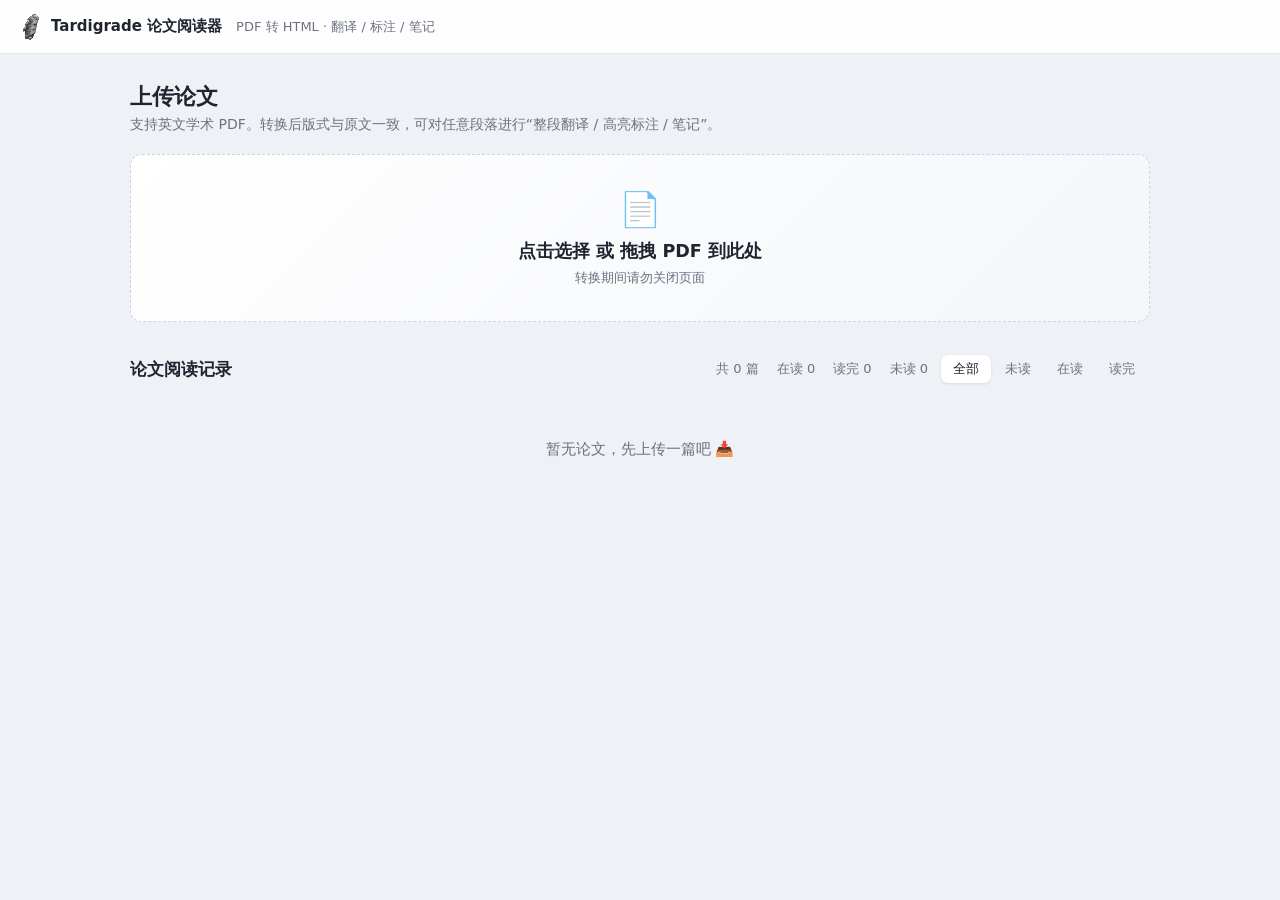
==== commit 3407aae4: "Update" ====
--- a/paper-trans-to-html/frontend/index.html
+++ b/paper-trans-to-html/frontend/index.html
@@ -3,14 +3,14 @@
 <head>
   <meta charset="utf-8">
   <meta name="viewport" content="width=device-width, initial-scale=1">
-  <title>Crockroach 论文阅读器 · PDF 转 HTML</title>
+  <title>Tardigrade 论文阅读器 · PDF 转 HTML</title>
   <link rel="stylesheet" href="css/style.css">
   <!-- 首屏先把主题套上：等 CSS/JS 加载完再切会闪一下白 -->
   <script>try{if(localStorage.getItem("paperReader.theme")==="dark")document.documentElement.classList.add("dark");}catch(e){}</script>
 </head>
 <body>
   <header class="topbar">
-    <a class="brand" href="./"><img class="logo" src="logo/cockroach_transparent.svg" alt="Crockroach" width="26" height="26">Crockroach 论文阅读器</a>
+    <a class="brand" href="./"><img class="logo" src="logo/tardigrade.svg" alt="Tardigrade" width="26" height="26">Tardigrade 论文阅读器</a>
     <span style="color:var(--mut);font-size:13px">PDF 转 HTML · 翻译 / 标注 / 笔记</span>
   </header>
 
--- a/paper-trans-to-html/frontend/css/style.css
+++ b/paper-trans-to-html/frontend/css/style.css
@@ -420,6 +420,9 @@
   max-width: 100%;
   box-sizing: border-box;
   overflow-x: auto;
+  pointer-events: auto;
+  touch-action: pan-x;
+  -webkit-overflow-scrolling: touch;
 }
 .blk.ul .ultable caption {
   width: 100%;
@@ -505,7 +508,7 @@
 /* 本地解析方案的页面级公式框：位置/尺寸由 JS 按 bbox_norm 写成内联样式，
    这里只负责观感。.fbox / .katex-fit 的基础样式见下方（三个后端共用）。 */
 
-/* detection-service-group 公式框覆盖层：解析侧下发 pages[].formula_boxes（bbox_norm 为
+/* 公式框覆盖层：解析侧下发 pages[].formula_boxes（bbox_norm 为
    归一化中心 xywh），r2-math.js 按「bbox_norm × 页面显示宽高」定位这个盒子，
    再把内部 KaTeX 等比缩放到框内。实测检测框有时会覆盖尚未擦除的正文，使用页面底色
    遮住框内原字形，避免与公式重叠；公式内容仍可正常选取。 */
@@ -829,8 +832,15 @@
 .sp-head { display: flex; align-items: center; gap: 8px; padding: 12px 16px; border-bottom: 1px solid var(--line); }
 .sp-head b { flex: 1; font-size: 15px; }
 .sp-head .cnt { font-size: 12px; color: var(--mut); }
+.sp-head .btn { flex: none; padding: 6px 9px; font-size: 12px; white-space: nowrap; }
 .sp-close { border: 0; background: none; font-size: 20px; line-height: 1; cursor: pointer; color: var(--mut); }
 .sp-list { flex: 1; overflow-y: auto; padding: 12px 16px; }
+.free-note-editor { display: grid; gap: 8px; padding: 12px; margin-bottom: 12px; border: 1px solid var(--accent); border-radius: 10px; background: var(--card); }
+.free-note-editor input, .free-note-editor textarea { width: 100%; box-sizing: border-box; border: 1px solid var(--line); border-radius: 7px; padding: 8px; background: var(--bg); color: var(--ink); font: inherit; }
+.free-note-editor textarea { min-height: 110px; resize: vertical; }
+.free-note-editor .row { display: flex; justify-content: flex-end; gap: 8px; }
+.free-note-card { scroll-margin: 48px; }
+.free-note-title { display: block; margin-bottom: 6px; font-size: 14px; }
 .note-card { border: 1px solid var(--line); border-left: 3px solid var(--accent); border-radius: 10px; padding: 10px 12px; margin-bottom: 10px; background: var(--card); }
 .note-card.cur { border-color: var(--accent); box-shadow: 0 0 0 3px var(--accent-soft); }
 .note-card .sent-src {
@@ -860,33 +870,91 @@
   .toc-panel { width: 86vw; }
 }
 
-/* ---------- 文末 · AI 辅助阅读（左：对话；右：笔记整理） ----------
-   它在 .reader-main **之外**：那一层会为右侧批注栏预留 --note-reserve（约 330px），
-   放在里面会把笔记整理框挤得很窄。侧栏（目录 / 全部笔记抽屉）展开时按同样的宽度让位。
-   字号基准与笔记卡保持一致：calc(13px * var(--page-scale))，内部一律用 em 跟着走。 */
+/* ---------- 随阅读视口悬浮的 AI 辅助阅读（左：对话；右：笔记整理） ---------- */
 .ai-end {
-  padding: 0 16px 72px; font-size: calc(13px * var(--page-scale, 1));
-  /* 两个框的**固定高度**：内容再多也不会把框撑长，超出的部分在框内滚动。
-     想改高低就改这一个值（也可写死成如 560px）。
-     底部留白 72px —— 要求 ≤ 面板高度的一半（--ai-panel-h 最小 320px，一半 160px，
-     恒成立）；这里是**文档最后一个区块**，后面不能再出现没有内容的空滚区。 */
-  --ai-panel-h: clamp(320px, 56vh, 620px);
-}
-.ai-in { max-width: 1240px; margin: 26px auto 0; }
-body.toc-open .ai-end { padding-left: 316px; }    /* 避开左侧目录栏 */
-body.side-open .ai-end { padding-right: 400px; }  /* 避开右侧“全部笔记”抽屉 */
-@media (max-width: 720px) {                       /* 与正文一致：窄屏侧栏改成悬浮盖住，不再避让 */
-  body.toc-open .ai-end { padding-left: 16px; }
-  body.side-open .ai-end { padding-right: 16px; }
-}
-
-.ai-head { display: flex; align-items: center; gap: 10px; margin: 0 2px 10px; }
+  position: fixed; right: 16px; bottom: 68px; z-index: 58;
+  width: min(940px, calc(100vw - 32px)); max-height: calc(100vh - 88px);
+  padding: 0; font-size: calc(13px * var(--page-scale, 1));
+  /* 两栏间距、卡片底部留白、到页码按钮的空当收紧后，省下的空间都加到面板高度上 */
+  --ai-panel-h: clamp(225px, 41.5vh, 405px);
+  pointer-events: none;
+}
+.ai-in {
+  width: 100%; max-height: inherit; margin: 0 0 0 auto; padding: 12px 12px 8px;
+  display: flex; flex-direction: column; overflow: hidden; pointer-events: auto;
+  background: var(--card); border: 1px solid var(--line);
+  border-radius: var(--radius); box-shadow: var(--shadow);
+}
+body.toc-open .ai-end { left: 316px; right: 16px; width: auto; }
+body.side-open .ai-end { left: 16px; right: 346px; width: auto; }
+body.toc-open.side-open .ai-end { left: 316px; right: 346px; }
+body.toc-open .ai-end.ai-collapsed,
+body.side-open .ai-end.ai-collapsed,
+body.toc-open.side-open .ai-end.ai-collapsed {
+  width: min(390px, calc(100vw - 24px));
+}
+
+/* 标题行固定单行：标题 + 状态文字 + 右侧按钮，空间不够时先截状态文字，
+   再极窄时截标题，按钮始终完整可见（不再让按钮掉到第二行） */
+.ai-head { display: flex; flex-wrap: nowrap; align-items: center; gap: 10px; margin: 0 2px 12px; }
 /* 「AI 辅助阅读」标题：文字 + 小图标用 inline-flex 对齐，两端（文末面板 / 目录侧栏）一致 */
 .ai-head b, .toc-ai-head b { display: inline-flex; align-items: center; gap: 6px; }
-.ai-head b { font-size: 1.16em; }
+.ai-collapse {
+  display: inline-flex; align-items: center; gap: 8px; padding: 4px 2px; min-width: 0;
+  border: 0; background: transparent; color: var(--ink); font: inherit;
+  font-size: 1.16em; font-weight: 700; cursor: pointer;
+}
+.ai-collapse > span:not(.ai-collapse-icon) {
+  min-width: 0; overflow: hidden; white-space: nowrap; text-overflow: ellipsis;
+}
+.ai-collapse:hover { color: var(--accent); }
+.ai-collapse:focus-visible { outline: 2px solid var(--accent); outline-offset: 3px; border-radius: 4px; }
+.ai-collapse-icon {
+  width: 8px; height: 8px; margin-left: 2px;
+  border-right: 2px solid currentColor; border-bottom: 2px solid currentColor;
+  transform: rotate(45deg) translateY(-2px); transition: transform .18s ease;
+}
+.ai-collapse[aria-expanded="false"] .ai-collapse-icon {
+  transform: rotate(-45deg) translateY(-2px);
+}
 .ai-head .grow { flex: 1; }
-.ai-sub { font-size: .95em; color: var(--mut); }
-.ai-head .btn { padding: 5px 10px; font-size: 13px; }
+/* 「整理于 … · 共 N 条笔记 …」按需截断：宽度不够时它先收缩出省略号，
+   保证标题和右侧按钮始终留在同一行，不会把按钮挤到第二行 */
+.ai-sub {
+  font-size: .95em; color: var(--mut); min-width: 0;
+  white-space: nowrap; overflow: hidden; text-overflow: ellipsis;
+}
+.ai-head .btn { padding: 5px 10px; font-size: 13px; flex: none; }
+.ai-body[hidden] { display: none !important; }
+.ai-end.ai-collapsed #aiRegen,
+.ai-end.ai-collapsed #aiClear { display: none; }
+.ai-end.ai-collapsed { bottom: 52px; }
+/* 收起时只剩一行标题（+ 右侧按钮），卡片宽度按内容收缩，不再撑满整页 */
+.ai-end.ai-collapsed .ai-in {
+  width: fit-content; max-width: 100%; padding: 8px 12px;
+}
+.ai-end.ai-collapsed .ai-head { margin-bottom: 0; flex-wrap: nowrap; }
+.ai-end.ai-collapsed .ai-head .grow { display: none; }
+.ai-end.ai-collapsed .ai-sub { display: none; }
+
+@media (max-width: 720px) {
+  .ai-end {
+    left: 12px; right: 12px; bottom: 64px; width: auto;
+    max-height: calc(100vh - 80px); --ai-panel-h: clamp(150px, 24vh, 230px);
+  }
+  body.toc-open .ai-end,
+  body.side-open .ai-end,
+  body.toc-open.side-open .ai-end { left: 12px; right: 12px; }
+  .ai-end.ai-collapsed { bottom: 52px; }
+  body.toc-open .ai-end.ai-collapsed,
+  body.side-open .ai-end.ai-collapsed,
+  body.toc-open.side-open .ai-end.ai-collapsed { bottom: 52px; }
+}
+@media (min-width: 721px) and (max-width: 980px) {
+  body.toc-open .ai-end,
+  body.side-open .ai-end,
+  body.toc-open.side-open .ai-end { left: 16px; right: 16px; width: auto; }
+}
 
 /* AI 图标：SVG 只当遮罩，填色用渐变 —— 换主题只需改 --ai-1 / --ai-2 */
 .ai-mark {
@@ -903,15 +971,22 @@
    两块高度都锁定为 --ai-panel-h：内容多了在框内滚动，不跟着内容长高。
 
    左右结构时宽度**恒为 2 : 3**（对话 : 整理）：
-   flex-basis 也按 2 : 3 写（300 / 450），grow 同样 2 / 3、shrink 按 basis 比例收缩，
+   flex-basis 也按 2 : 3 写（240 / 360），grow 同样 2 / 3、shrink 按 basis 比例收缩，
    所以每一档可用宽度下比例都不变 —— 不要给它们加 max-width，否则会打断比例。
-   换行阈值 = flex-basis 之和（300 + 450 + 14 间距 ≈ 764px）。 */
-.ai-body { display: flex; flex-wrap: wrap; align-items: flex-start; gap: 14px; }
-.ai-chat { flex: 2 1 300px; min-width: 240px; height: var(--ai-panel-h); }
-.ai-sum { flex: 3 1 450px; min-width: 300px; height: var(--ai-panel-h); }
+   换行阈值 = flex-basis 之和（240 + 360 + 8 间距 ≈ 608px）。
+   卡片宽度取窗口宽度的 95%，内容区约 1000px，
+   刚好越过阈值，所以正常情况下就是左右两栏；窗口很小、内容区不足 608px
+   时才由 JS 加 .ai-stacked 换成上下堆叠。 */
+.ai-body { display: flex; flex-wrap: wrap; align-items: flex-start; gap: 8px; }
+.ai-body:not([hidden]) { min-height: 0; overflow-y: auto; }
+.ai-chat { flex: 2 1 240px; min-width: 200px; height: var(--ai-panel-h); }
+.ai-sum { flex: 3 1 360px; min-width: 260px; height: var(--ai-panel-h); }
 .ai-body.ai-stacked { flex-direction: column; align-items: stretch; }
 .ai-body.ai-stacked .ai-chat,
-.ai-body.ai-stacked .ai-sum { flex: none; width: 100%; max-width: none; min-width: 0; }
+.ai-body.ai-stacked .ai-sum {
+  flex: none; width: 100%; max-width: none; min-width: 0;
+  height: clamp(150px, 26vh, 260px);
+}
 
 /* 左：对话 */
 .ai-chat {
@@ -945,6 +1020,28 @@
   animation: aiBlink .9s steps(2, start) infinite;
 }
 @keyframes aiBlink { 0%, 100% { opacity: 1; } 50% { opacity: 0; } }
+.blk.related-flash {
+  z-index: 20;
+  outline: 2px solid var(--accent);
+  border-radius: 3px;
+  animation: relatedTextFlash 1.8s ease-out;
+}
+@keyframes relatedTextFlash {
+  0%, 35% {
+    background-color: var(--accent-soft);
+    box-shadow: 0 0 0 5px var(--accent-soft);
+  }
+  100% {
+    background-color: transparent;
+    box-shadow: 0 0 0 0 transparent;
+  }
+}
+.ai-nav-confirm {
+  border: 1px solid var(--line); border-left: 3px solid var(--accent);
+  border-radius: 9px; padding: 10px 12px; background: var(--bg-soft);
+}
+.ai-nav-confirm .actions { display: flex; gap: 8px; margin-top: 8px; }
+.ai-nav-confirm .btn { padding: 4px 10px; font-size: .92em; }
 .ai-send {
   display: flex; gap: 8px; align-items: flex-end; padding: 10px;
   border-top: 1px solid var(--line); background: var(--bg-soft);
